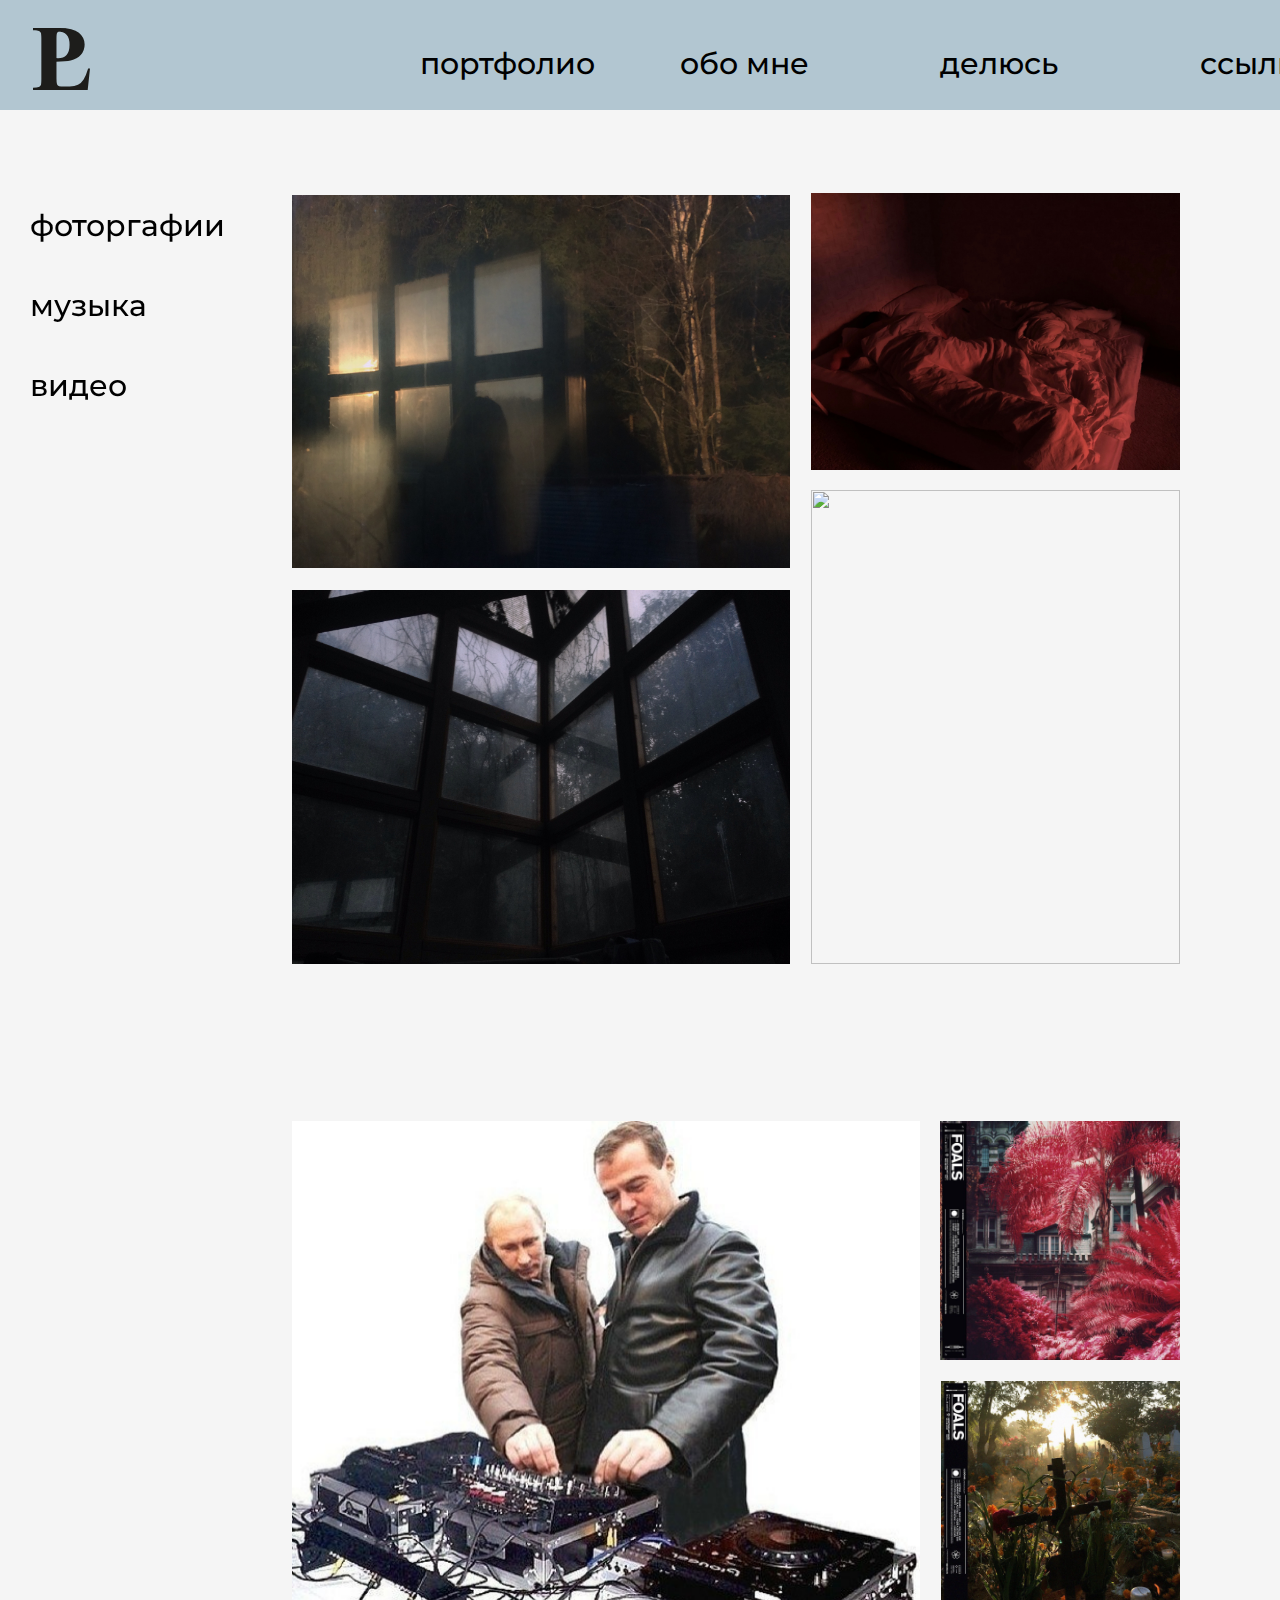
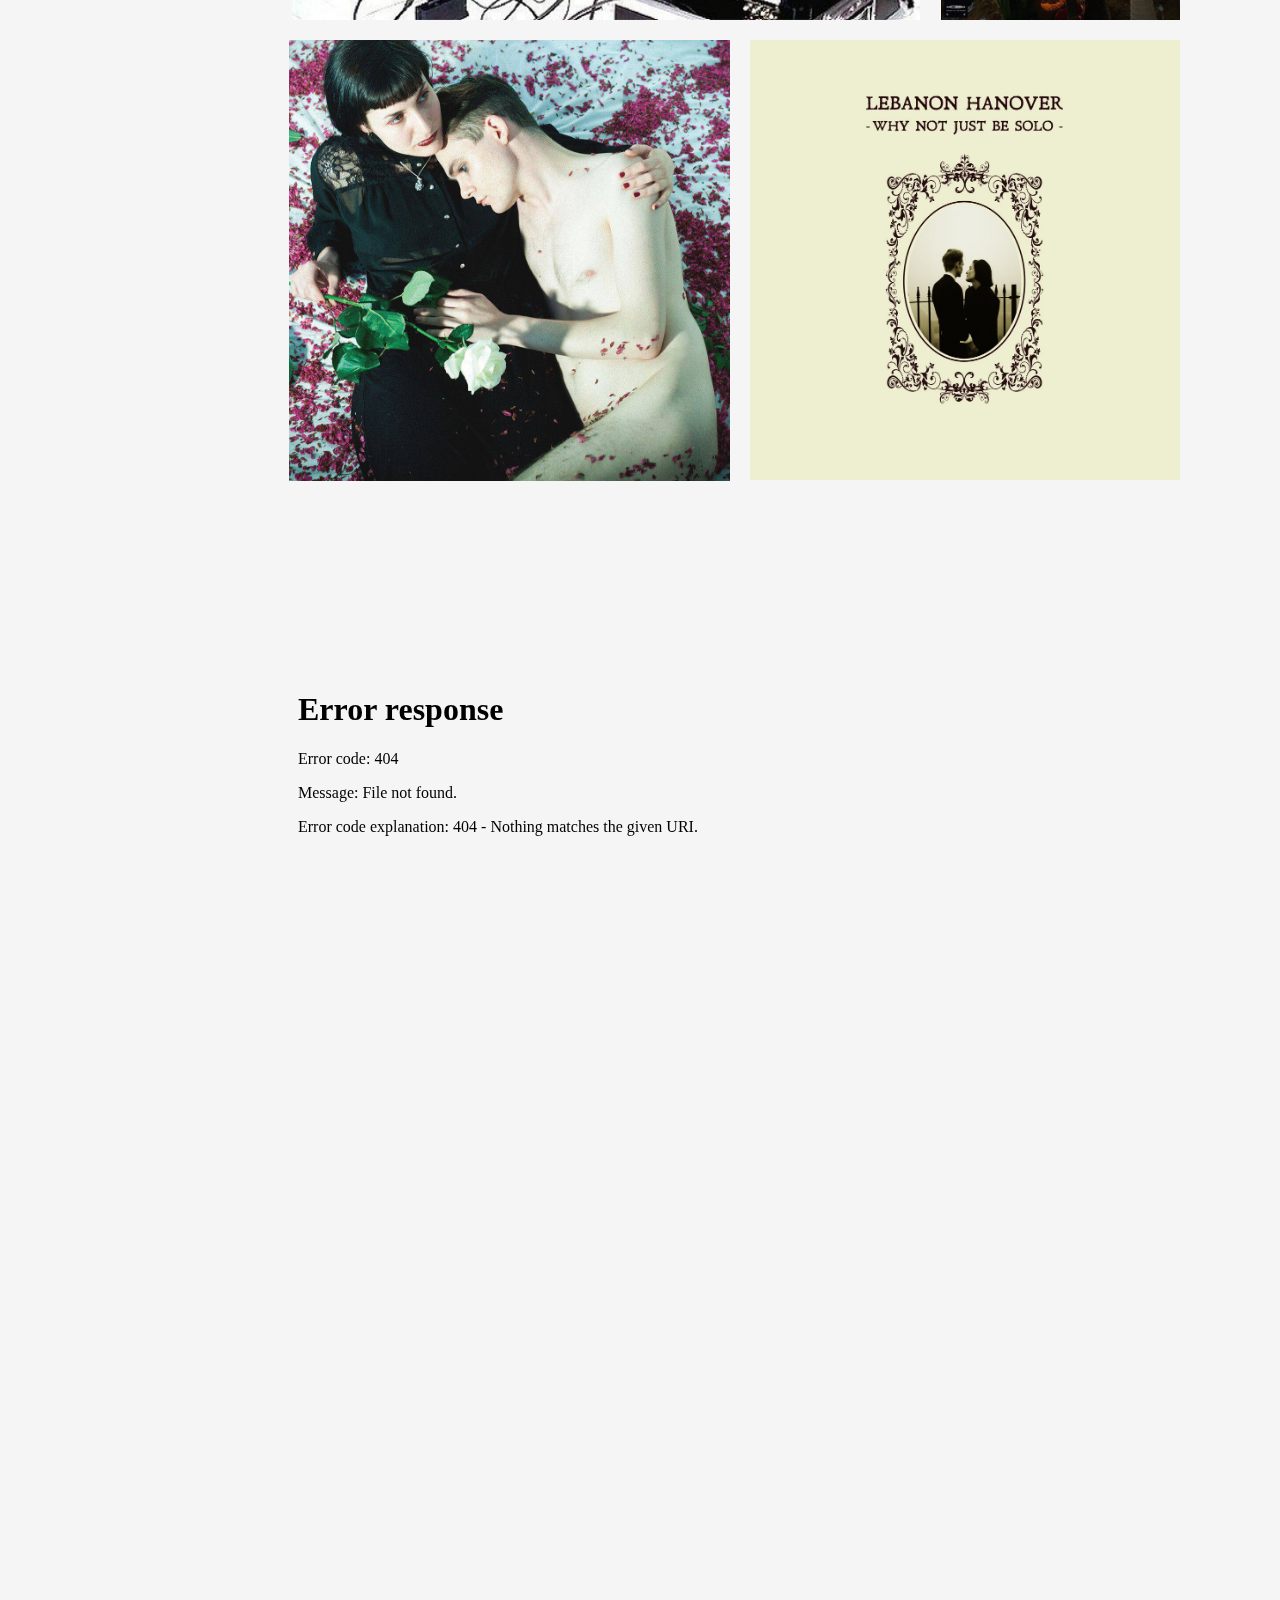
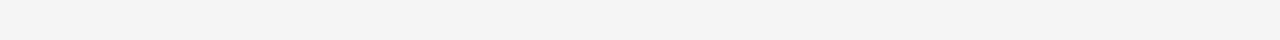
==== share.html @ 4d54fed3 "Add files via upload" ====
<html>

<head>
    <title>
        делюсь
    </title>
    <link href="styles.css" rel="stylesheet">
    <link href="https://fonts.googleapis.com/css2?family=Montserrat:wght@500&display=swap" rel="stylesheet">
</head>

<body>
    <style>
        body {
            background-color: whitesmoke;
            height: 3000px;
        }

        .menu-left {
            position: fixed;
            width: 440px;
            height: 50px;
            left: 30px;
            top: 200px;

            font-family: Montserrat;
            font-style: normal;
            font-weight: 500;
            font-size: 30px;
            line-height: 37px;
            display: flex;
            align-items: center;
        }

        .pic1 {

            position: absolute;
            width: 498px;
            height: 374px;
            left: 292px;
            top: 590px;
        }

        .pic2 {
            position: absolute;
            width: 498px;
            height: 373px;
            left: 292px;
            top: 195px;
        }

        .pic3 {
            position: absolute;
            width: 369px;
            height: 277px;
            left: 811px;
            top: 193px;
        }

        .pic4 {
            position: absolute;
            width: 369px;
            height: 474px;
            left: 811px;
            top: 490px;
        }

        .pic5 {
            position: absolute;
            width: 628px;
            height: 499px;
            left: 292px;
            top: 1121px;
        }

        .pic6 {
            position: absolute;
            width: 240px;
            height: 239px;
            left: 940px;
            top: 1121px;
        }

        .pic7 {
            position: absolute;
            width: 239px;
            height: 239px;
            left: 941px;
            top: 1381px;

        }

        .pic8 {
            position: absolute;
            width: 441px;
            height: 441px;
            left: 289px;
            top: 1640px;
        }

        .pic9 {
            position: absolute;
            width: 430px;
            height: 440px;
            left: 750px;
            top: 1640px;

        }

        .video1 {
            position: absolute;
            width: 890px;
            height: 470px;
            left: 290px;
            top: 2270px;
        }

        .video2 {
            position: absolute;
            width: 890px;
            height: 470px;
            left: 290px;
            top: 2770px;
        }

        a:hover {
            opacity: 80%;
        }
    </style>
    <div class="menu">
        <div class="logo"><a href="index.html"><img src=imgs/loginovap.svg></a></div>
        <div class="menu-buttons" style="left: 420px"><a href="portfolio.html">портфолио</a> </div>
        <div class="menu-buttons" style="left: 680px;"> <a href="abme.html">обо мне</a> </div>
        <div class="menu-buttons" style="left: 940px;"><a href="share.html">делюсь</a> </div>
        <div class="menu-buttons" style="left: 1200px;"> ссылки </div>
    </div>
    <div class="menu-left"><a href="#photo">фоторгафии</a></div>
    <div class="menu-left" style="top: 280px;"><a href="#music">музыка</a></div>
    <div class="menu-left" style="top: 360px;"><a href="#video">видео</a></div>
    <a id="photo"><img class="pic1" src="imgs/p12.JPG"></a>
    <img class="pic1" src="imgs/p12.JPG">
    <img class="pic2" src="imgs/p13.JPG">
    <img class="pic3" src="imgs/p14.JPG">
    <img class="pic4" src="imgs/p15.JPG">
    <a href="https://music.apple.com/ru/playlist/%D0%B3%D1%83%D0%B4-%D0%BC%D1%83%D0%B4/pl.u-vxy693XCzy31mRx?l=en">
        <img id="music" class="pic5" src="imgs/p16.jpg"></a>
    <a href="https://music.apple.com/ru/album/everything-not-saved-will-be-lost-part-1/1449154453?l=en">
        <img class="pic6" src="imgs/p18.jpg"></a>
    <a href="https://music.apple.com/ru/album/everything-not-saved-will-be-lost-part-2/1474078530?l=en">
        <img class="pic7" src="imgs/p17.jpeg"></a>
    <a href="https://music.apple.com/ru/album/tomb-for-two/792078902?l=en">
        <img class="pic8" src="imgs/p19.jpg"></a>
    <a href="https://music.apple.com/ru/album/why-not-just-be-solo/792073884?l=en">
        <img class="pic9" src="imgs/p20.jpg"></a>
        <iframe id="video" class="video1" src="vk.com/video_ext.php?oid=124492398&id=456239056&hash=5a819f4b3443c608&hd=1" width="890" height="470" frameborder="0" allowfullscreen></iframe>
        <iframe class="video2" src="//vk.com/video_ext.php?oid=124492398&id=456239056&hash=5a819f4b3443c608&hd=1" width="890" height="470" frameborder="0" allowfullscreen></iframe>
</body>
        </html>
---- styles.css ----
.menu {
    position: absolute;
    width: 100%;
    height: 110px;
    top: 0px;
    left: 0px;
    background: #B2C6D1;
}

.menu-buttons {
    position: absolute;
    width: 240px;
    height: 70px;
    top: 28px;
    font-family: Montserrat;
    font-style: normal;
    font-weight: 500;
    font-size: 30px;
    line-height: 37px;
    display: flex;
    align-items: center;
    text-align: center;
    color: #000000;
}



.logo {
    position: absolute;
    width: 57px;
    height: 63px;
    left: 33px;
    top: 28px;

}
:hover{
    border-style: solid;
    border-color: black;
   padding: 5px;
    
}
:link{
    text-decoration: none;
    color: black;
    
}
a:visited{
    color: black;
}
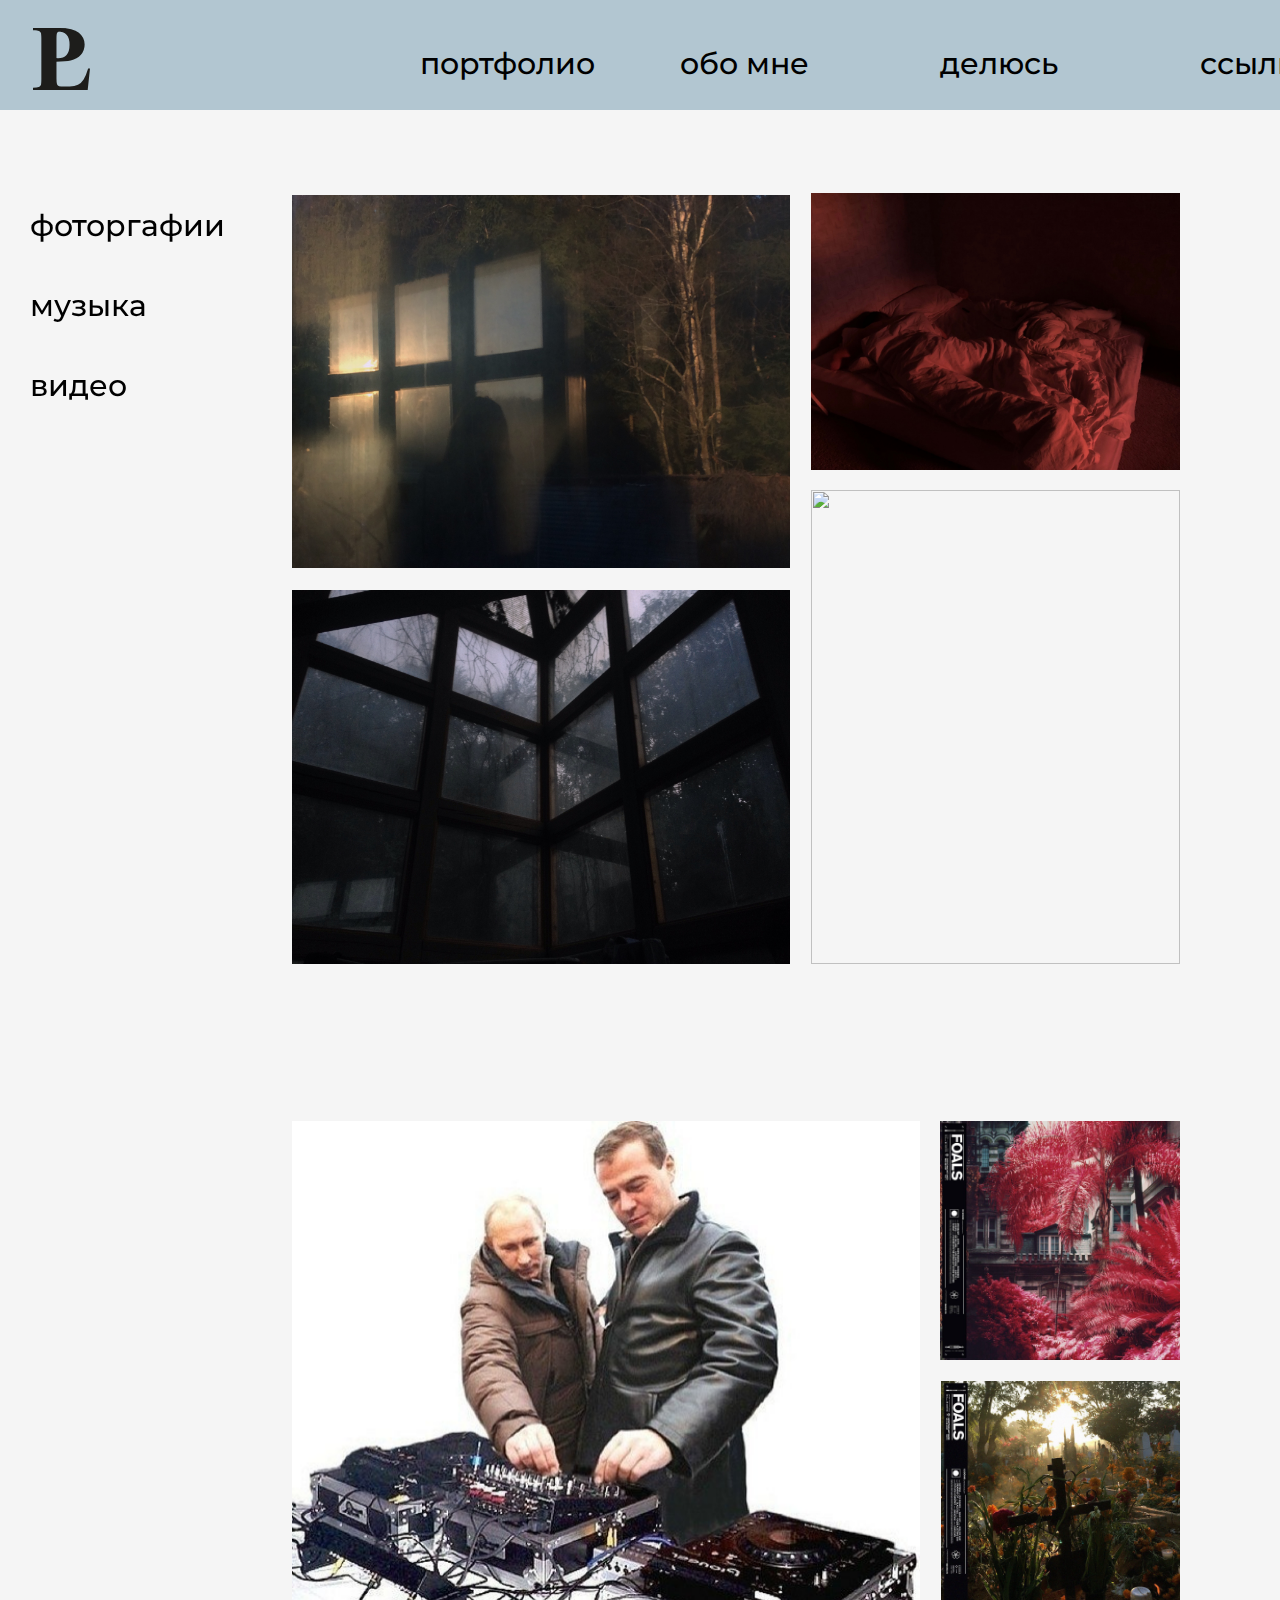
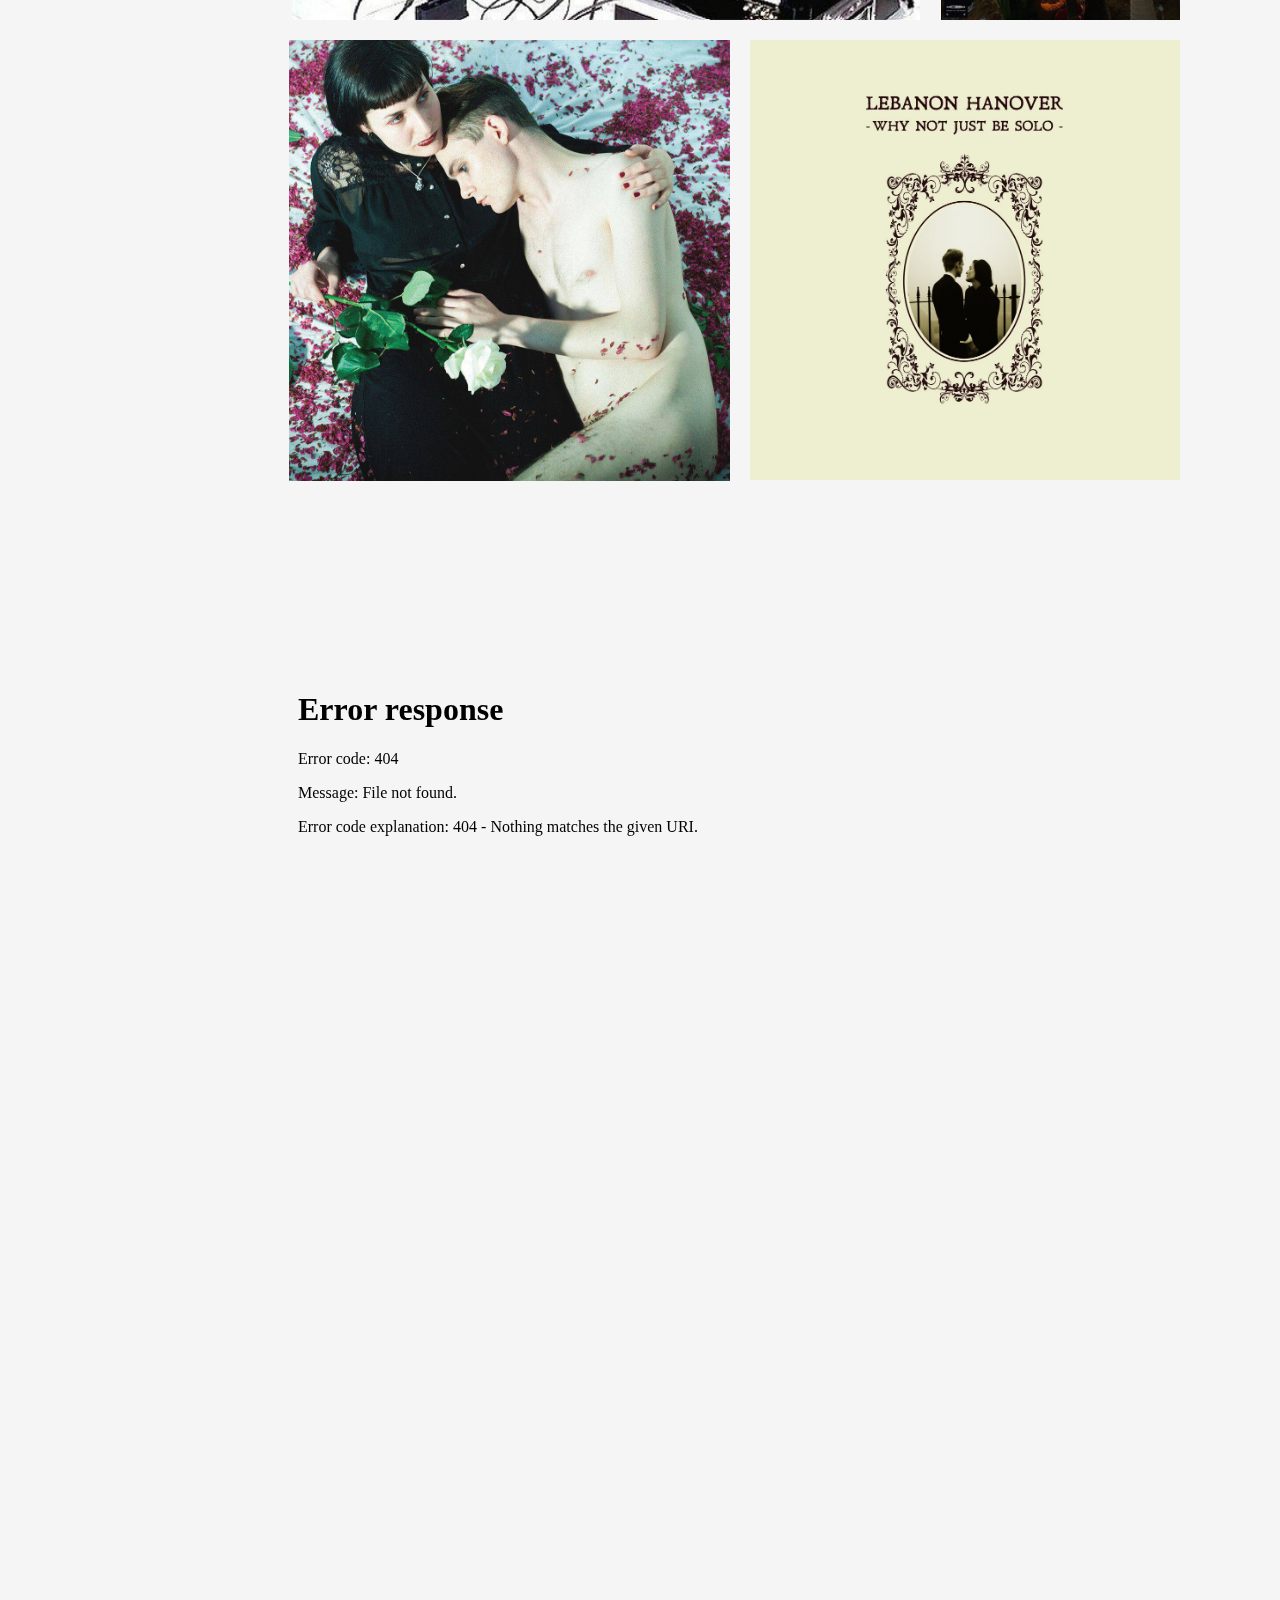
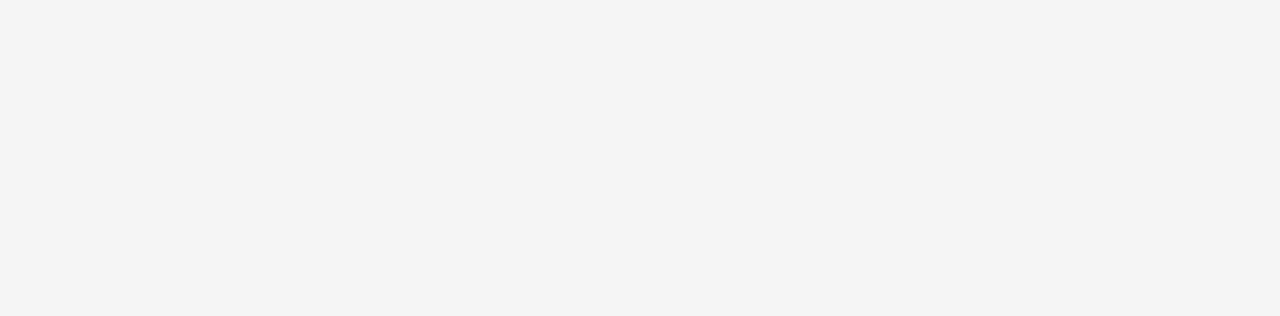
==== commit 1ba7a1a4: "Update share.html" ====
--- a/share.html
+++ b/share.html
@@ -12,7 +12,7 @@
     <style>
         body {
             background-color: whitesmoke;
-            height: 3000px;
+            height: 3500px;
         }
 
         .menu-left {
@@ -154,4 +154,4 @@
         <iframe id="video" class="video1" src="vk.com/video_ext.php?oid=124492398&id=456239056&hash=5a819f4b3443c608&hd=1" width="890" height="470" frameborder="0" allowfullscreen></iframe>
         <iframe class="video2" src="//vk.com/video_ext.php?oid=124492398&id=456239056&hash=5a819f4b3443c608&hd=1" width="890" height="470" frameborder="0" allowfullscreen></iframe>
 </body>
-        </html>+        </html>
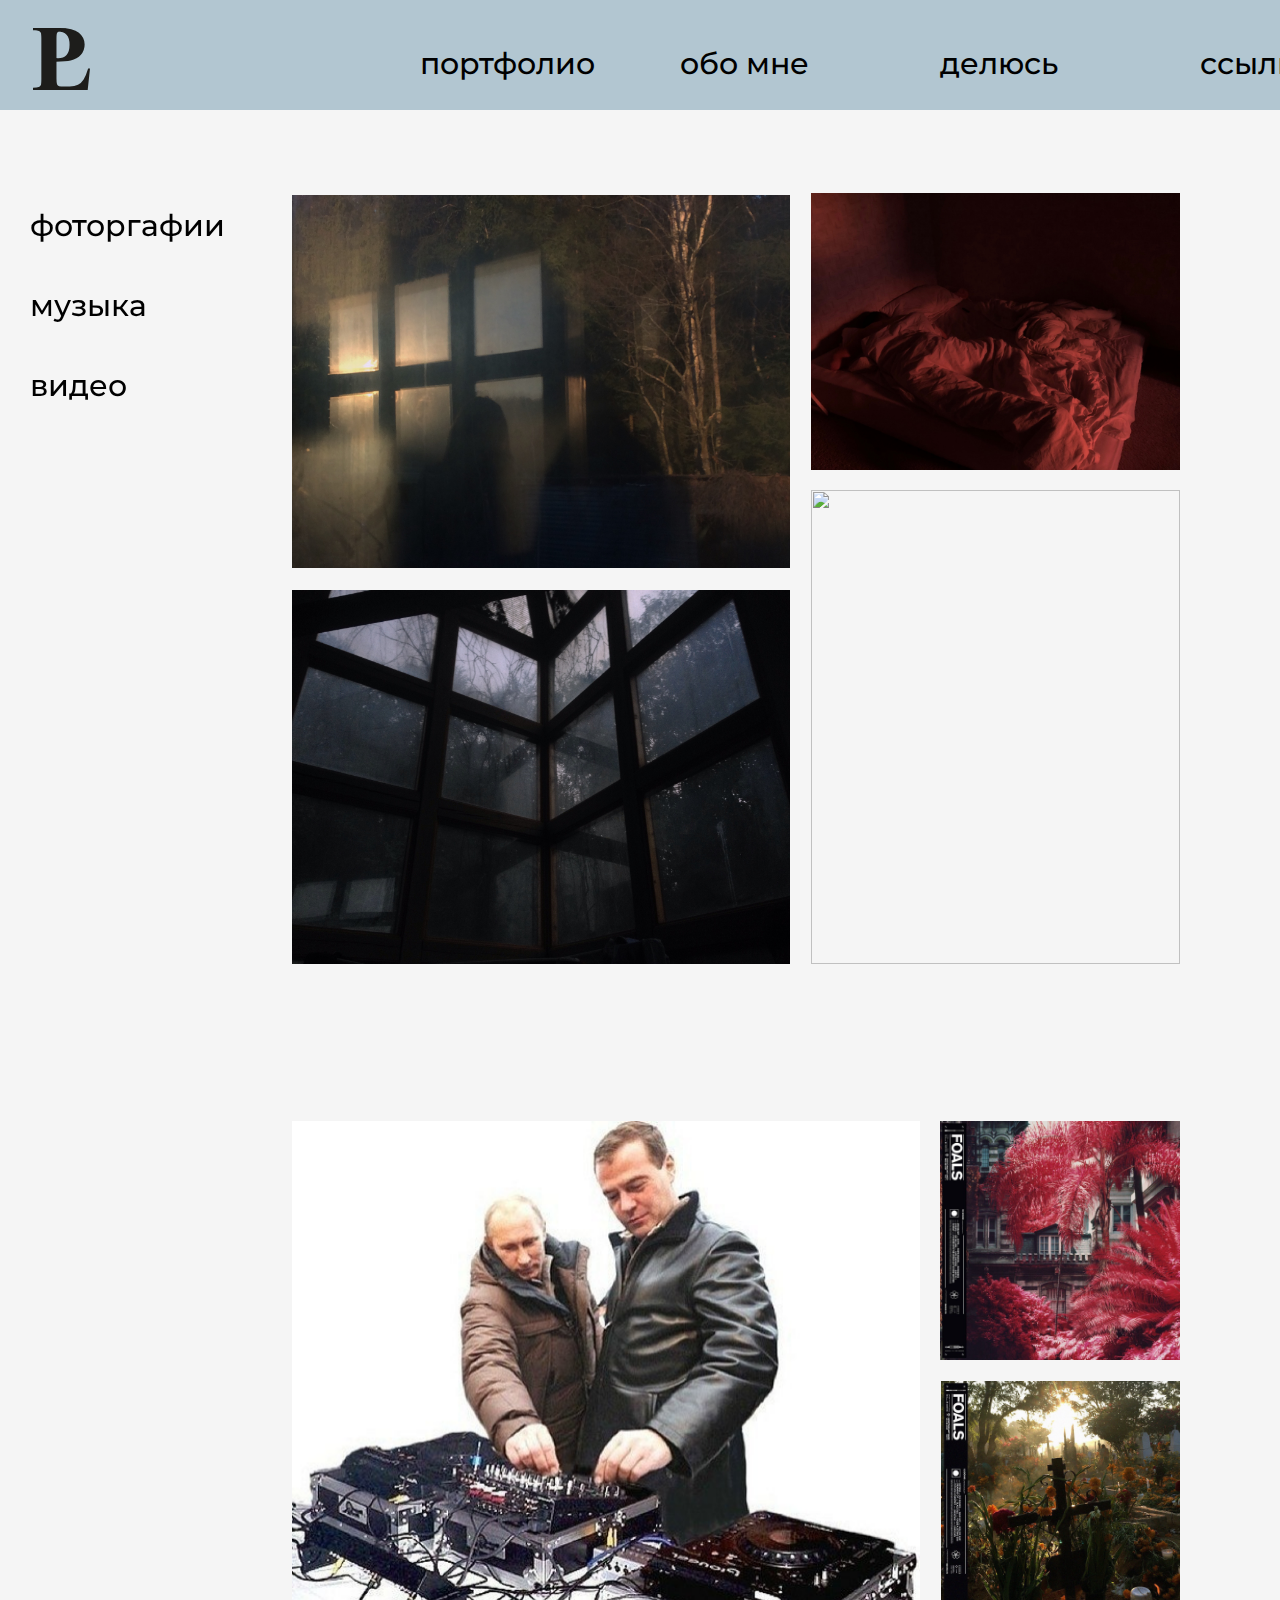
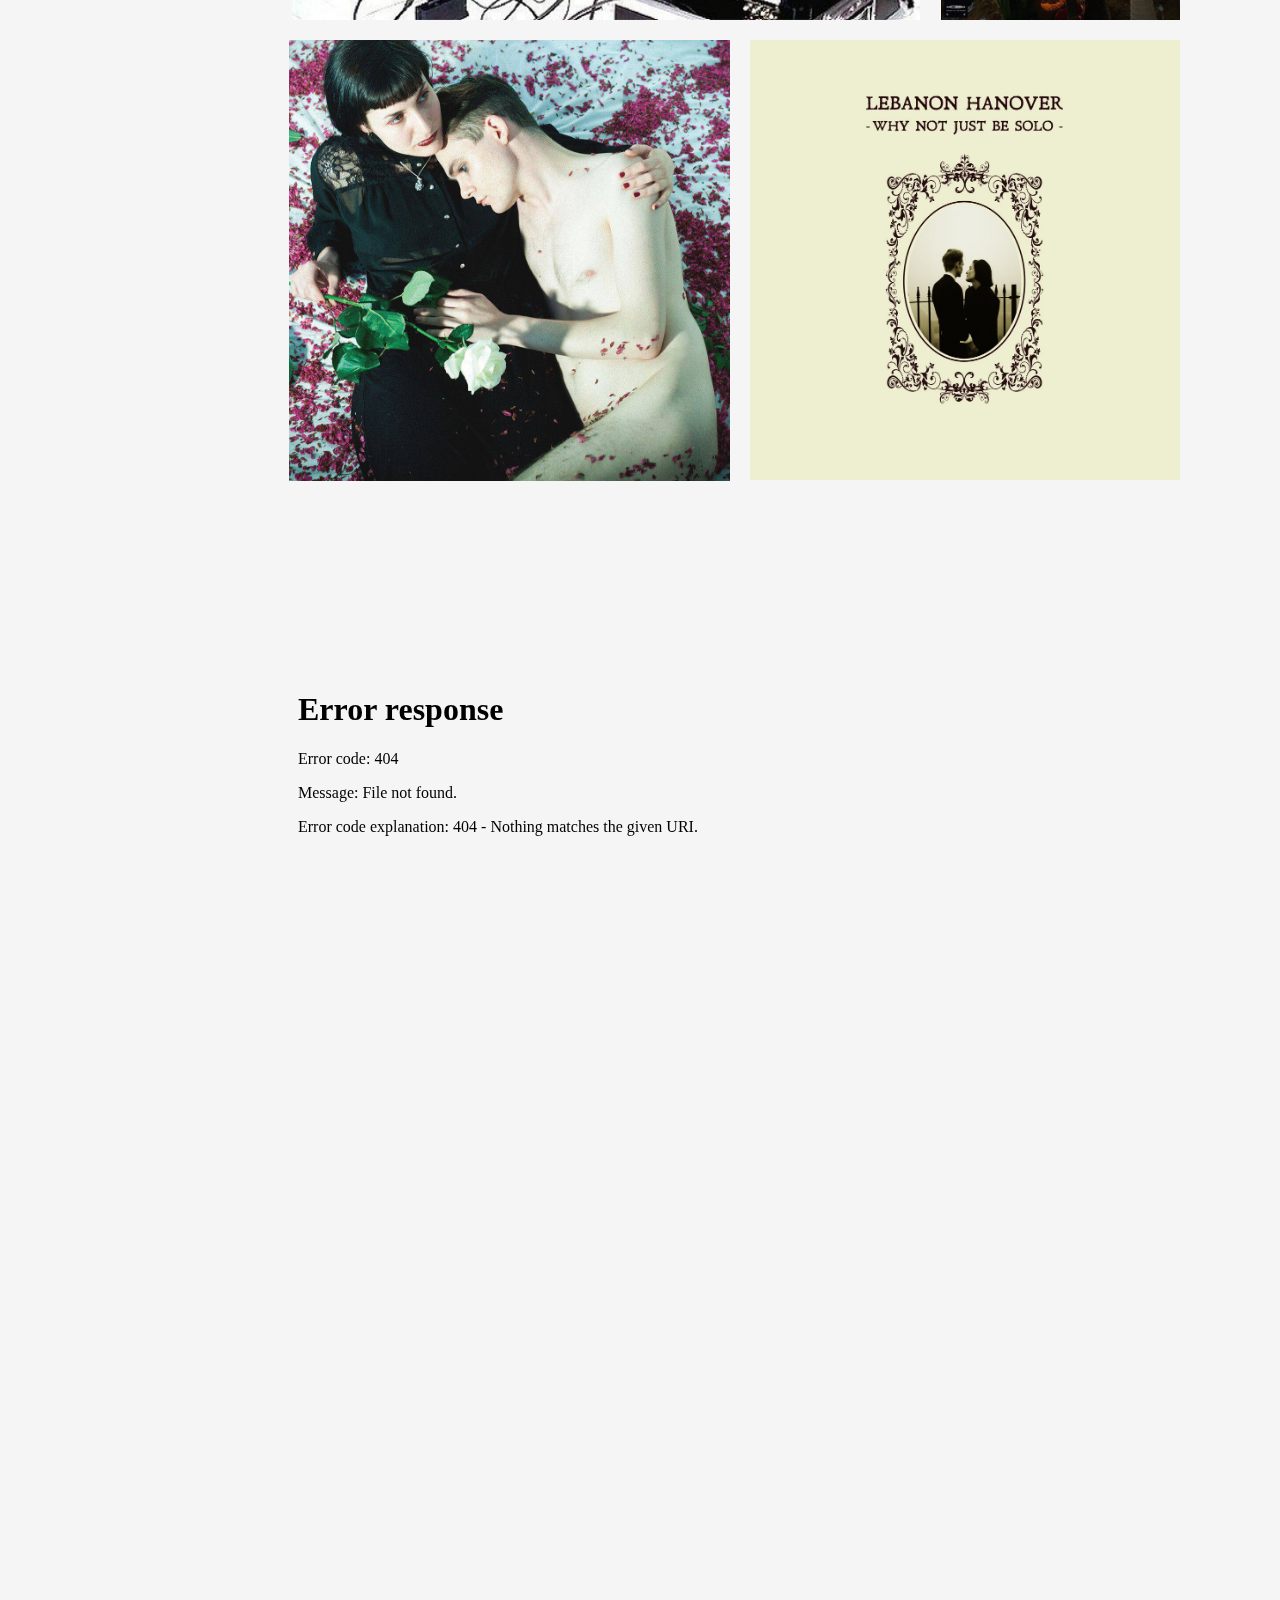
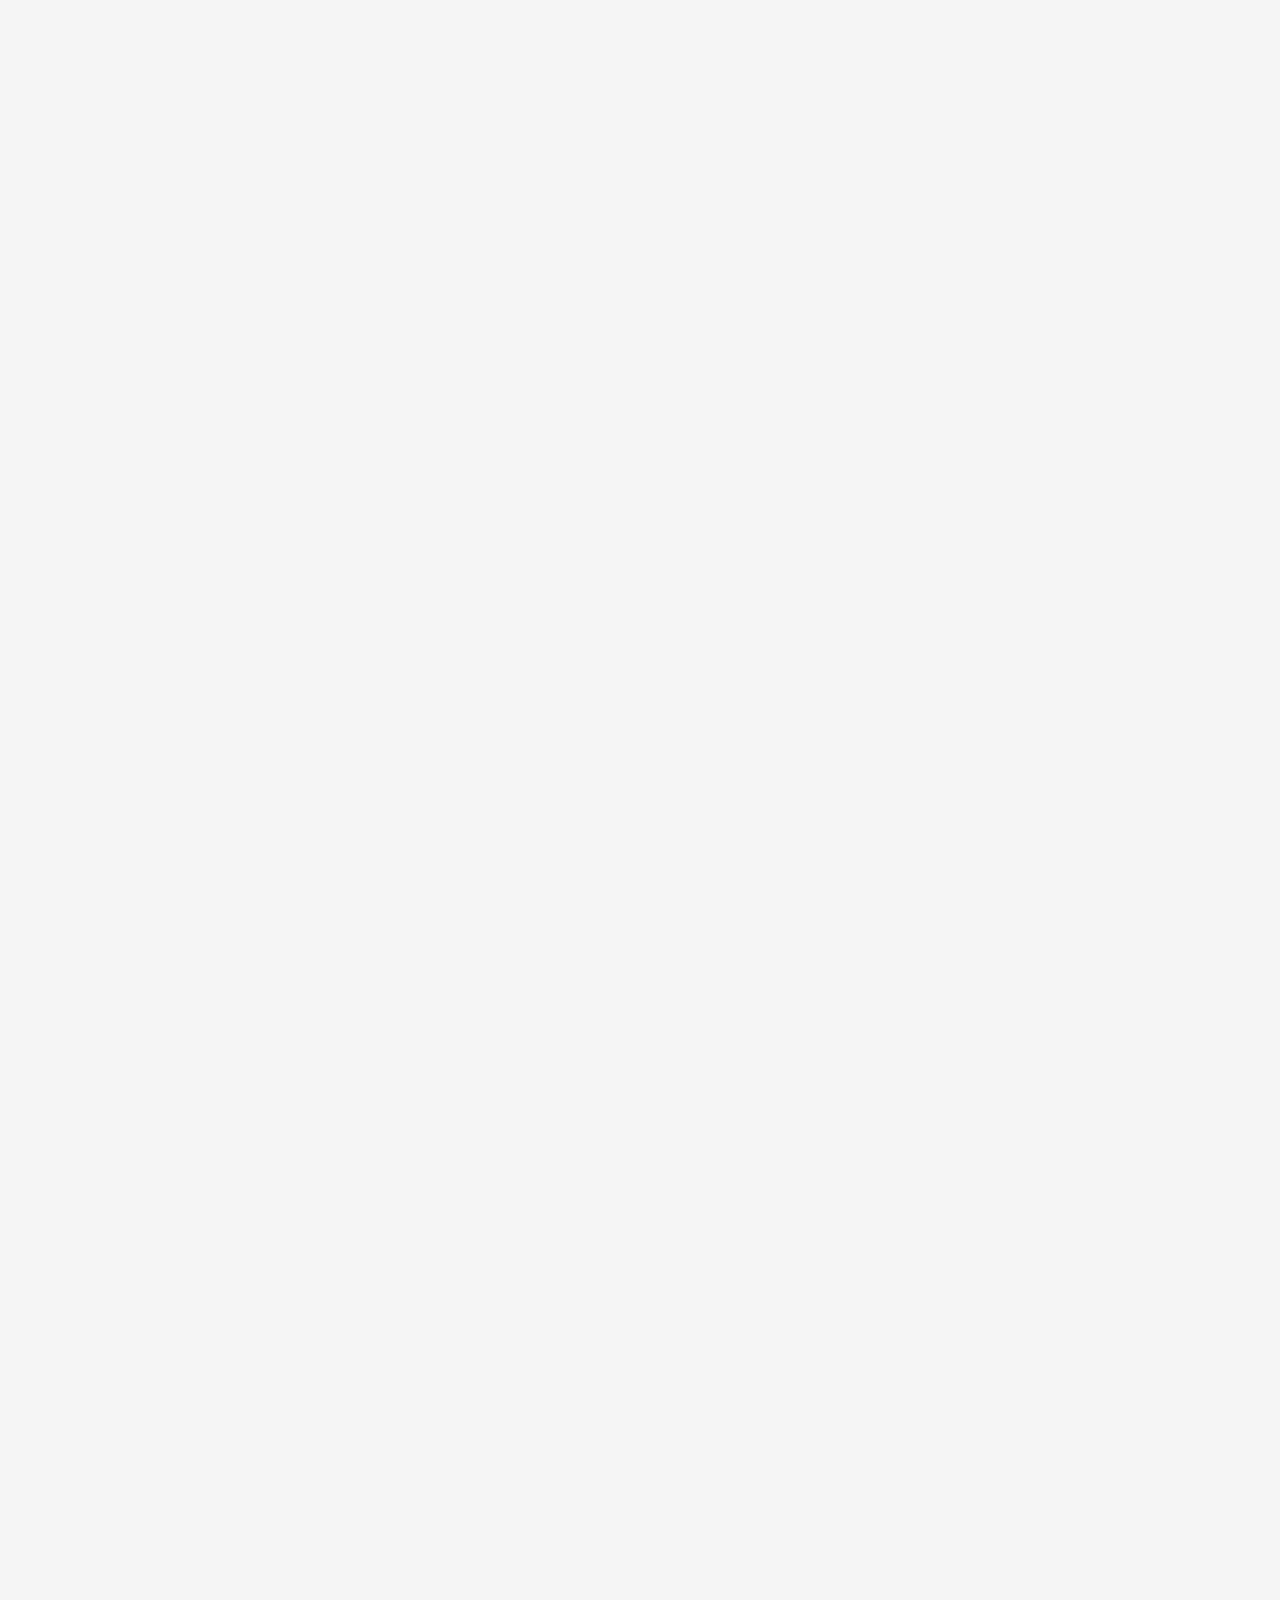
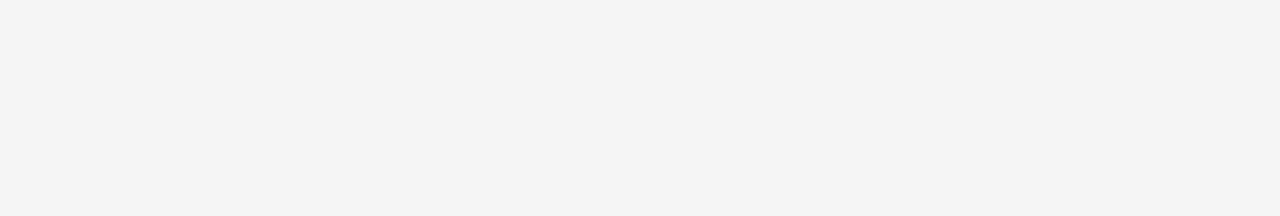
==== commit e59a9c0c: "Update share.html" ====
--- a/share.html
+++ b/share.html
@@ -12,7 +12,7 @@
     <style>
         body {
             background-color: whitesmoke;
-            height: 3500px;
+            height: 5000px;
         }
 
         .menu-left {
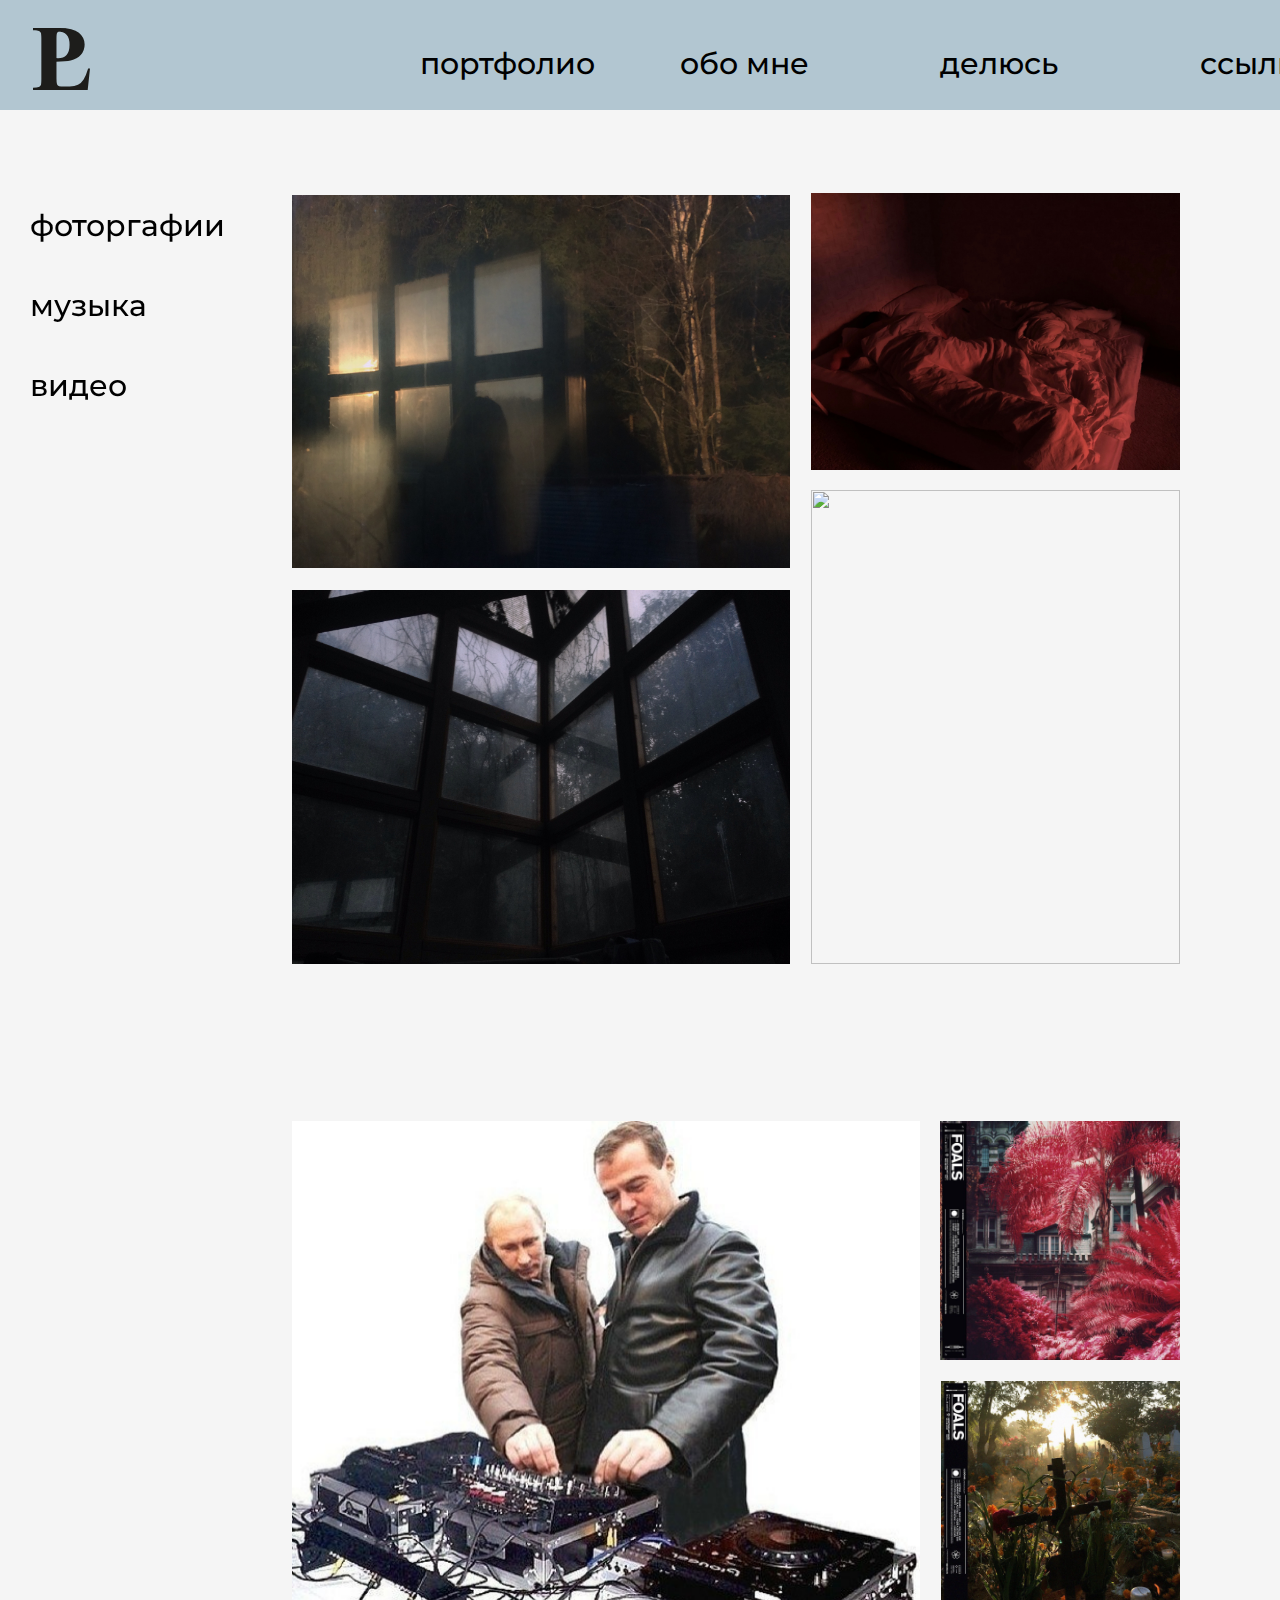
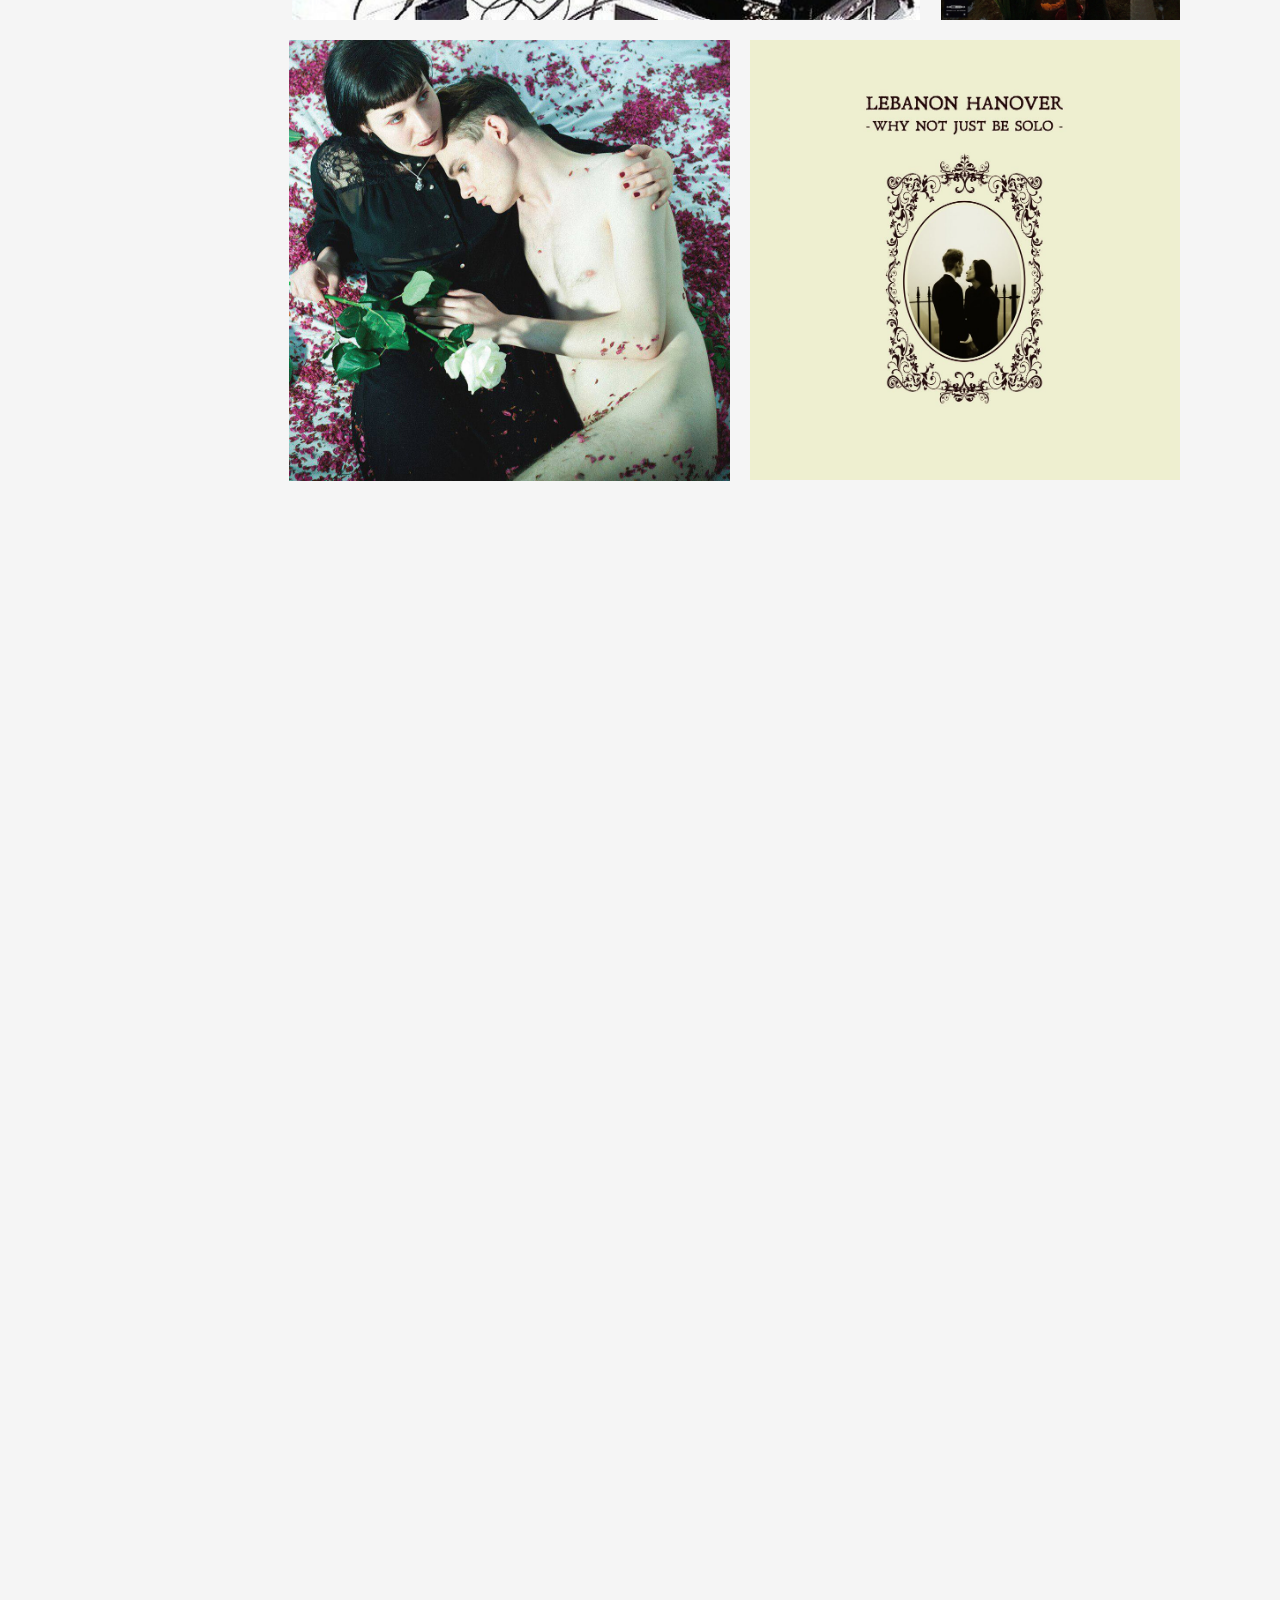
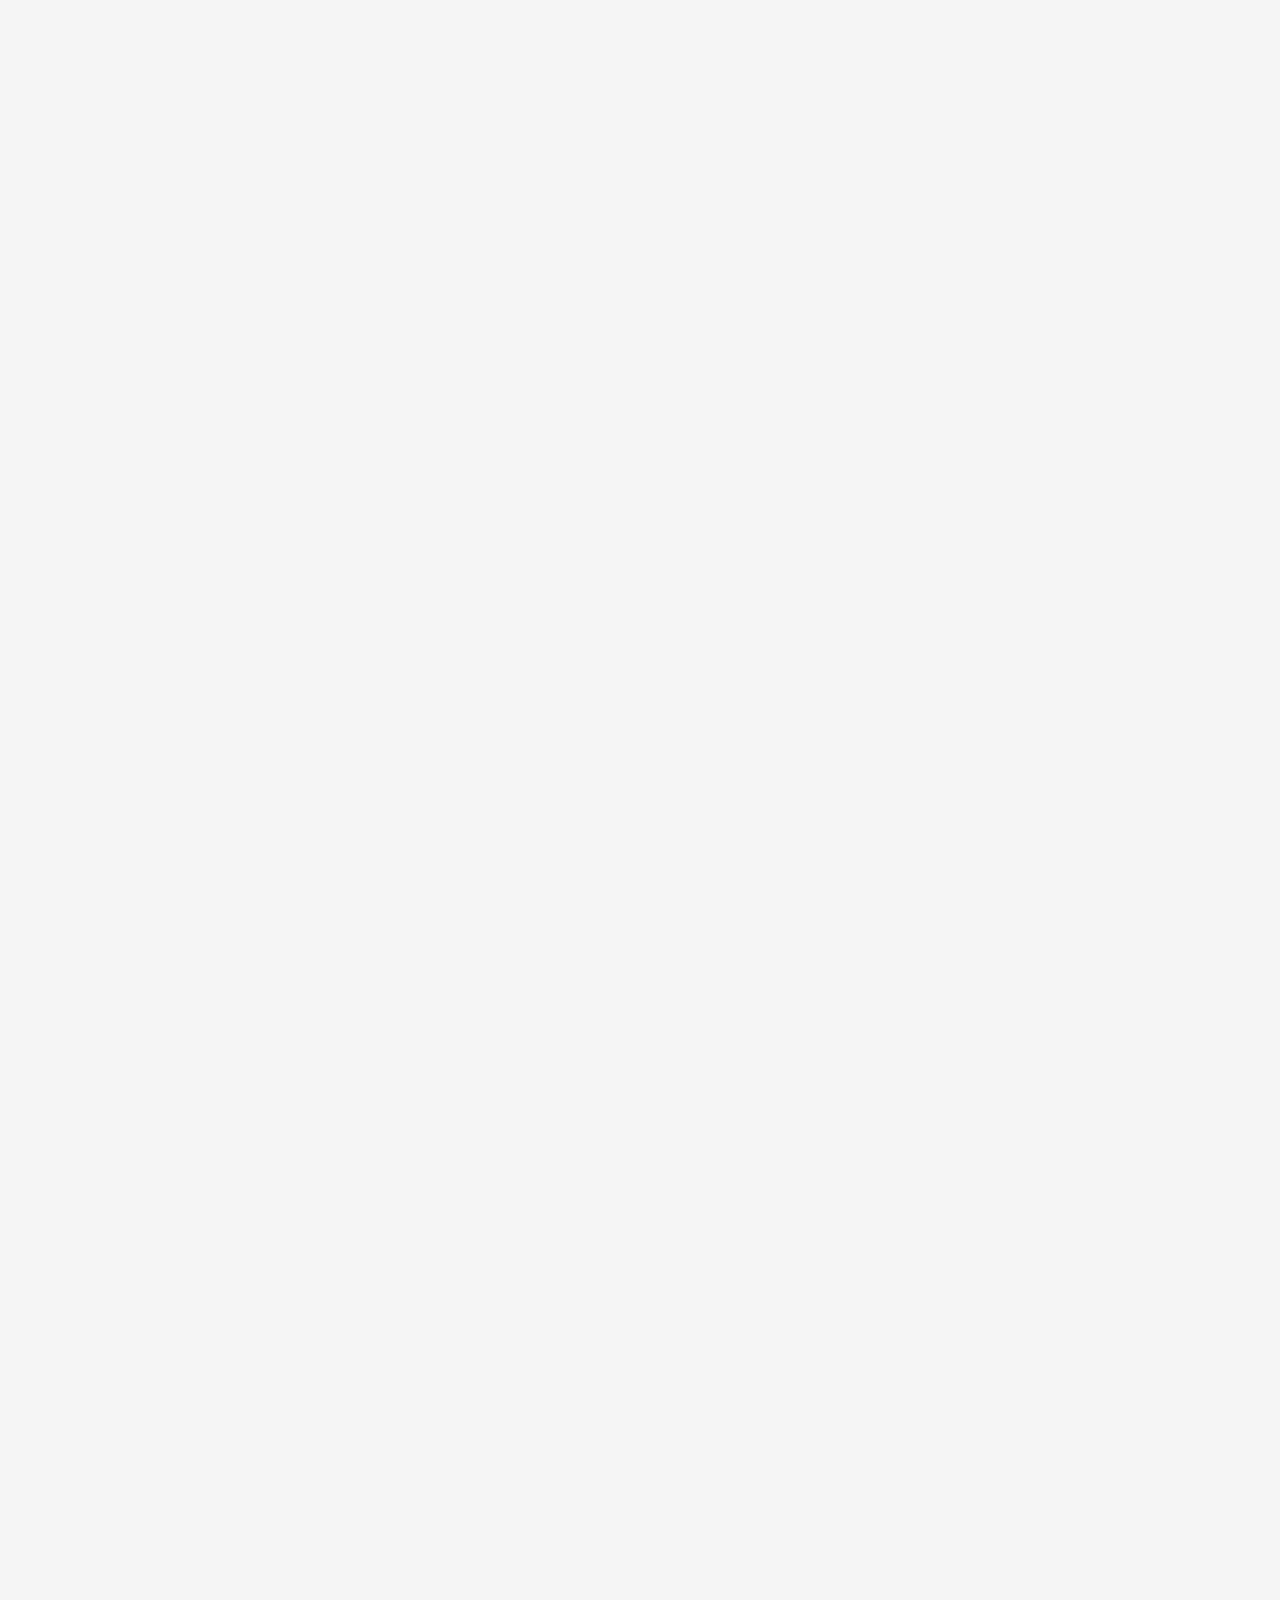
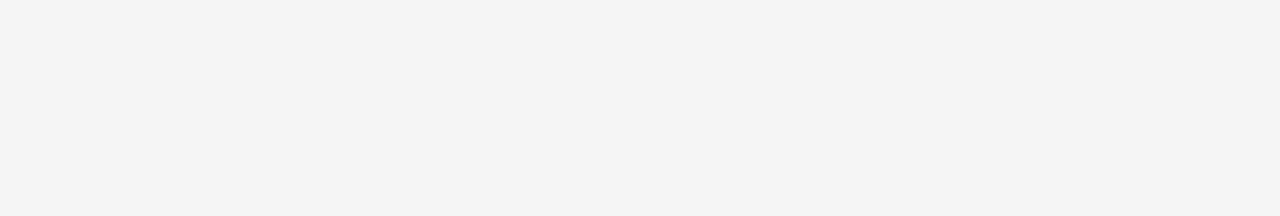
==== commit e5db0fcd: "Update share.html" ====
--- a/share.html
+++ b/share.html
@@ -151,7 +151,7 @@
         <img class="pic8" src="imgs/p19.jpg"></a>
     <a href="https://music.apple.com/ru/album/why-not-just-be-solo/792073884?l=en">
         <img class="pic9" src="imgs/p20.jpg"></a>
-        <iframe id="video" class="video1" src="vk.com/video_ext.php?oid=124492398&id=456239056&hash=5a819f4b3443c608&hd=1" width="890" height="470" frameborder="0" allowfullscreen></iframe>
+        <iframe id="video" class="video1" src="//vk.com/video_ext.php?oid=124492398&id=456239056&hash=5a819f4b3443c608&hd=1" width="890" height="470" frameborder="0" allowfullscreen></iframe>
         <iframe class="video2" src="//vk.com/video_ext.php?oid=124492398&id=456239056&hash=5a819f4b3443c608&hd=1" width="890" height="470" frameborder="0" allowfullscreen></iframe>
 </body>
         </html>
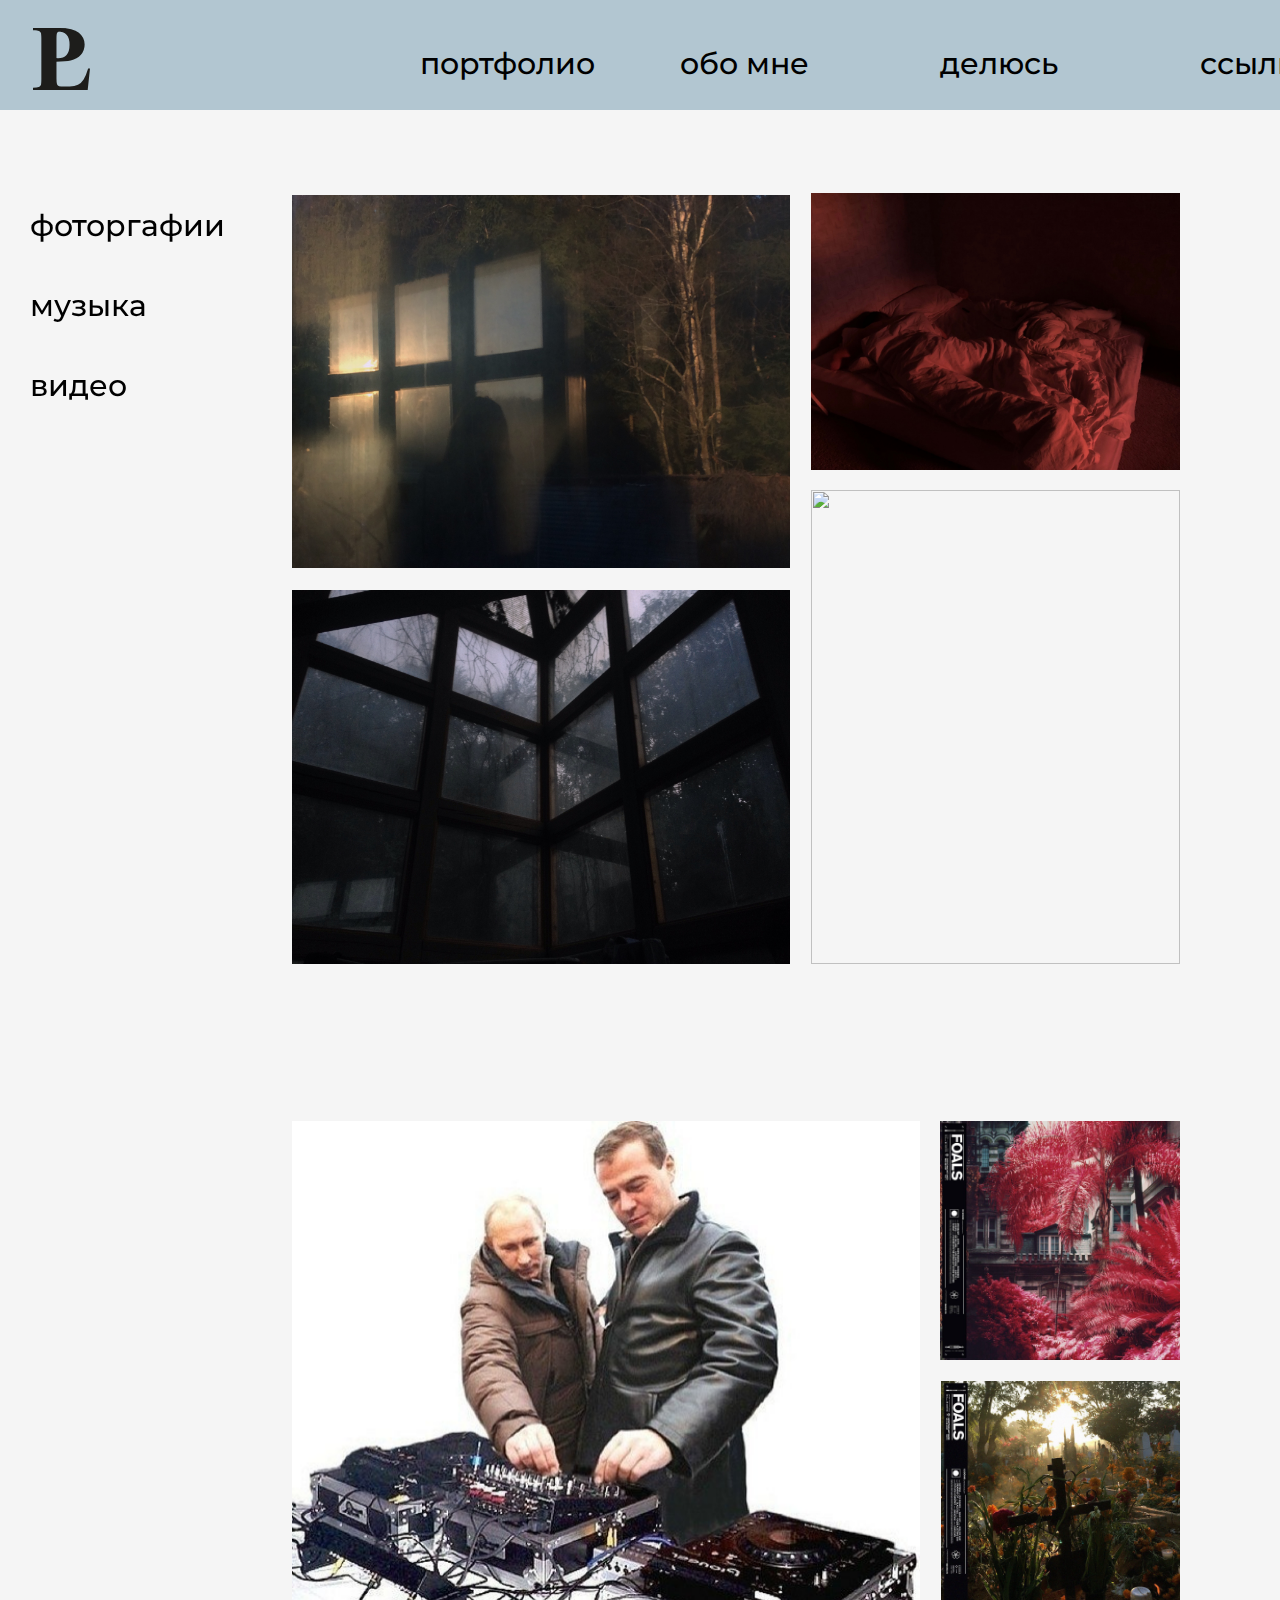
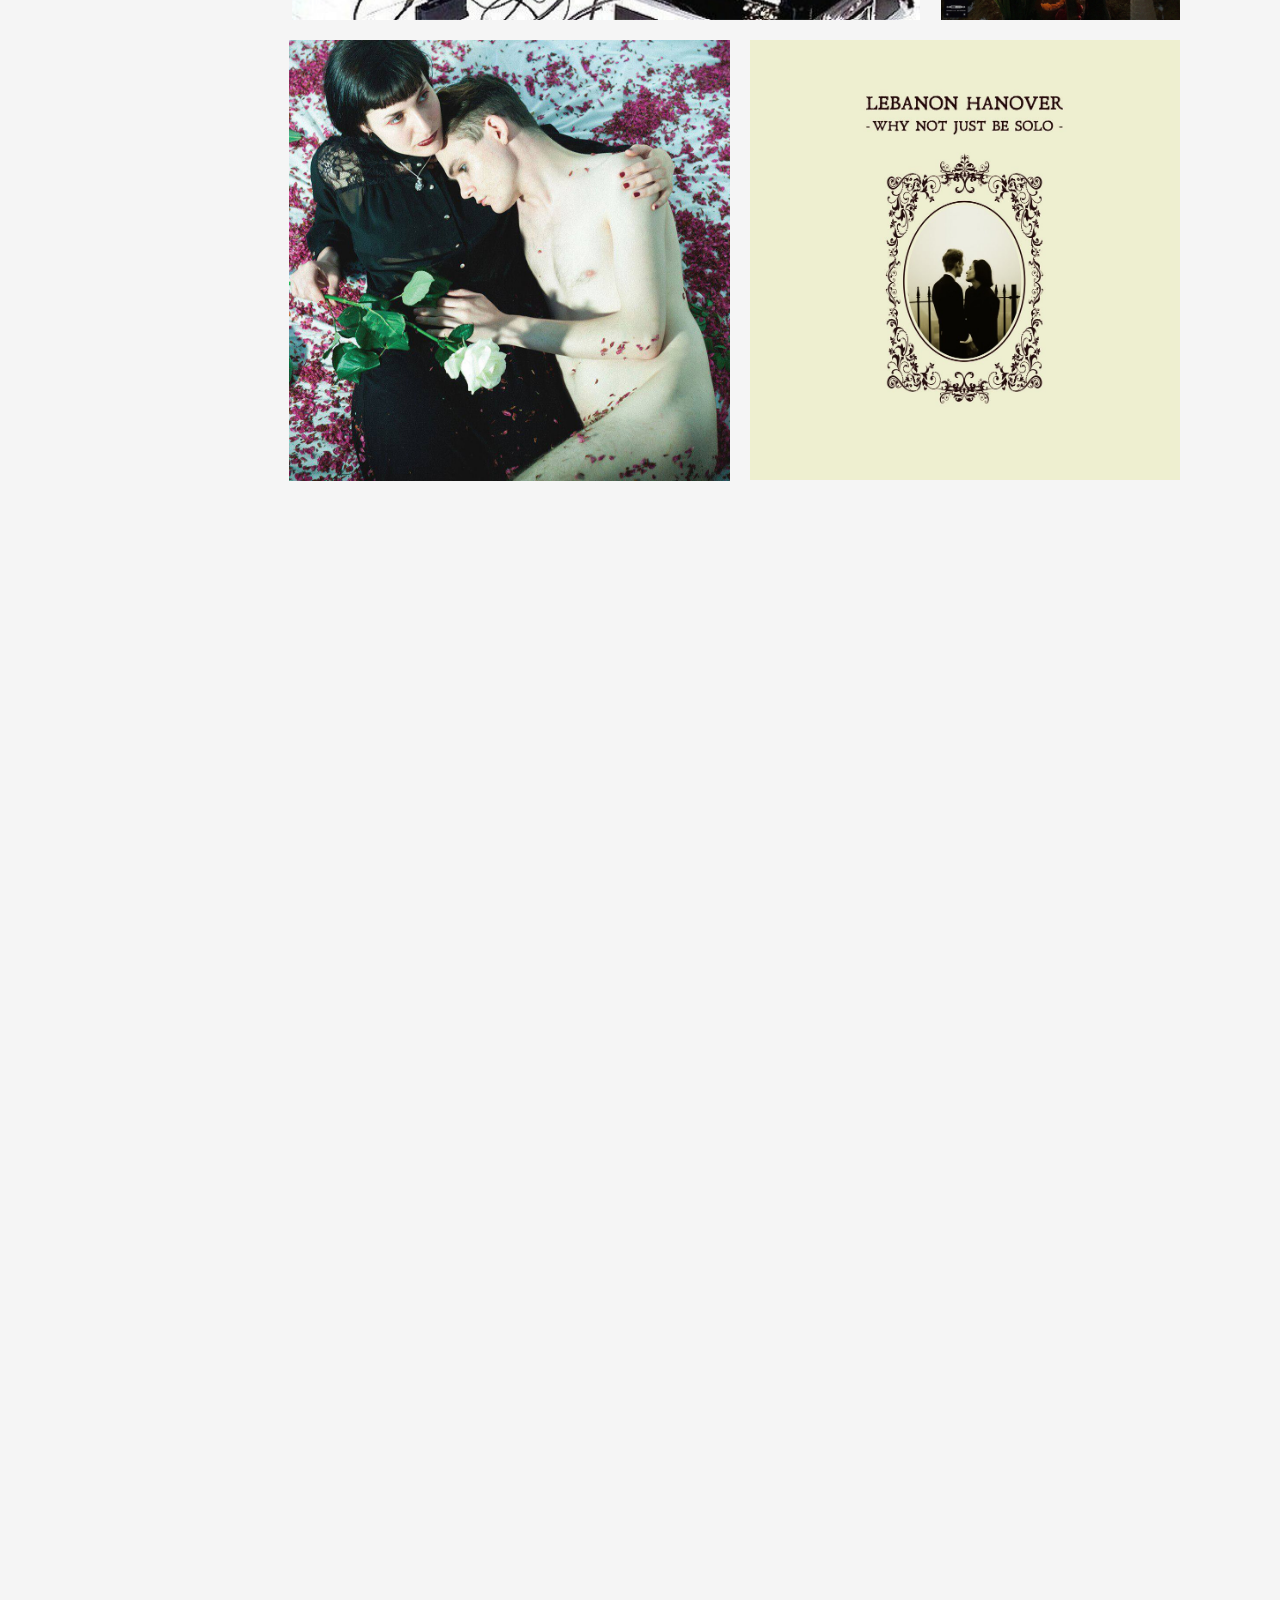
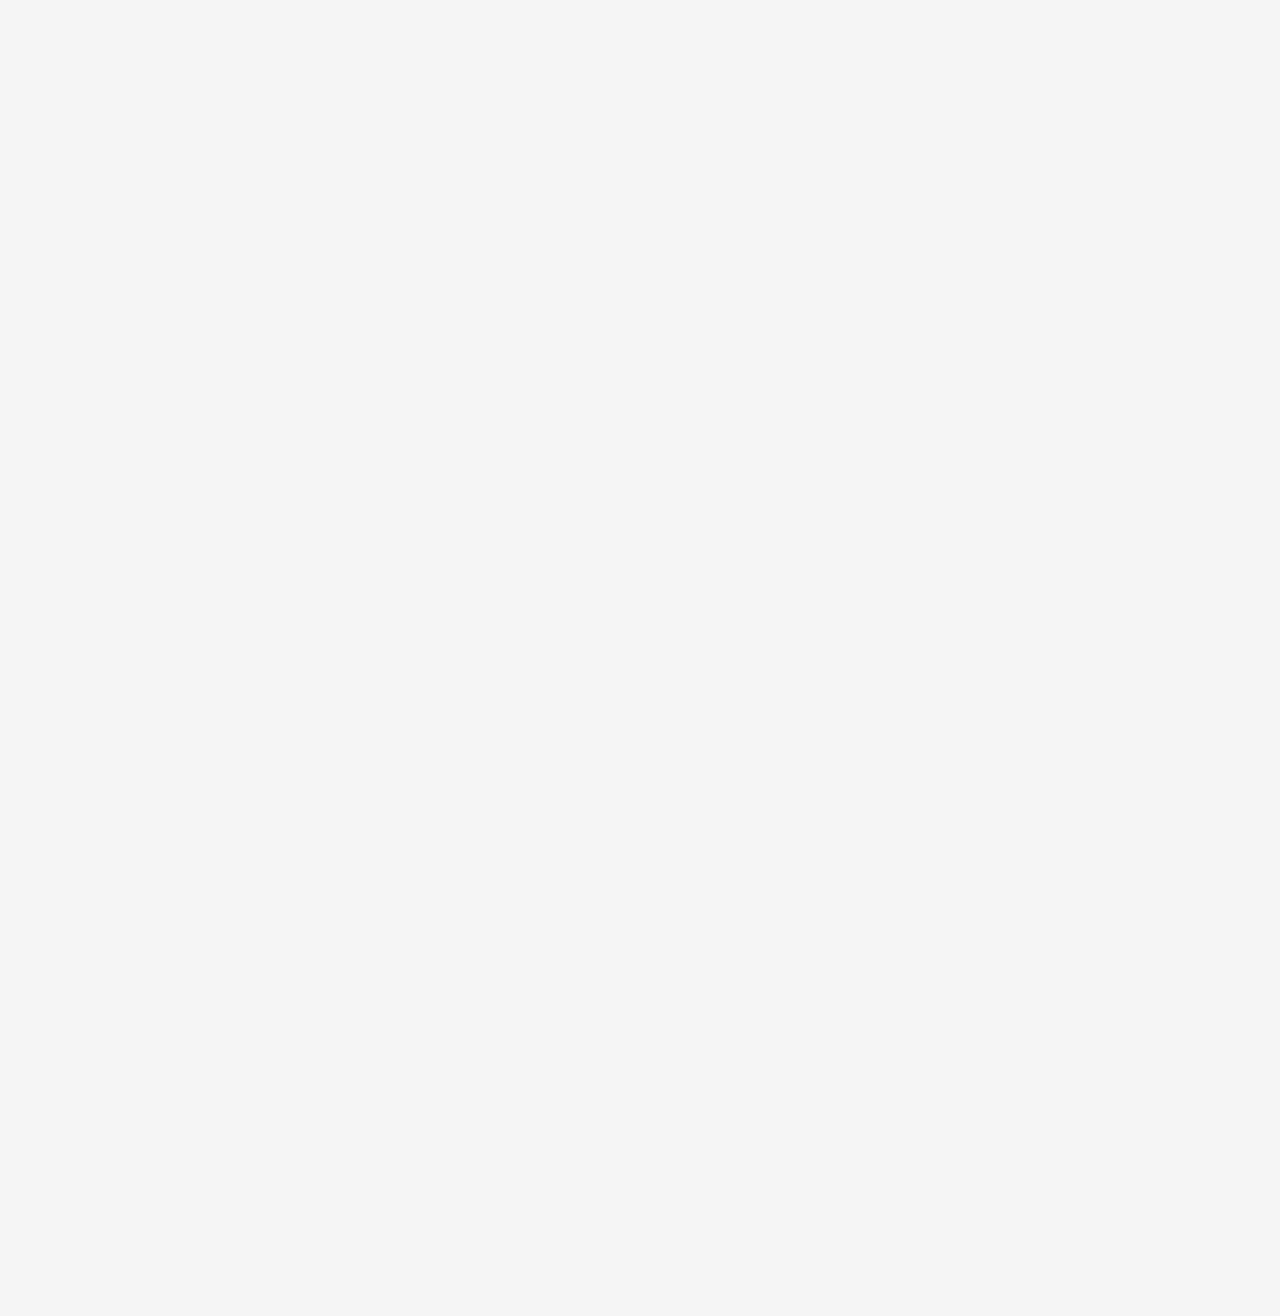
==== commit ec6ba30c: "Update share.html" ====
--- a/share.html
+++ b/share.html
@@ -12,7 +12,7 @@
     <style>
         body {
             background-color: whitesmoke;
-            height: 5000px;
+            height: 4500px;
         }
 
         .menu-left {
@@ -151,7 +151,7 @@
         <img class="pic8" src="imgs/p19.jpg"></a>
     <a href="https://music.apple.com/ru/album/why-not-just-be-solo/792073884?l=en">
         <img class="pic9" src="imgs/p20.jpg"></a>
-        <iframe id="video" class="video1" src="//vk.com/video_ext.php?oid=124492398&id=456239056&hash=5a819f4b3443c608&hd=1" width="890" height="470" frameborder="0" allowfullscreen></iframe>
-        <iframe class="video2" src="//vk.com/video_ext.php?oid=124492398&id=456239056&hash=5a819f4b3443c608&hd=1" width="890" height="470" frameborder="0" allowfullscreen></iframe>
+        <iframe id="video" class="video1" src="//vk.com/video_ext.php?oid=124492398&id=456239056&hash=5a819f4b3443c608&hd=1" width="890" height="470" frameborder="0" allowfullscreen> </iframe>
+     
 </body>
         </html>
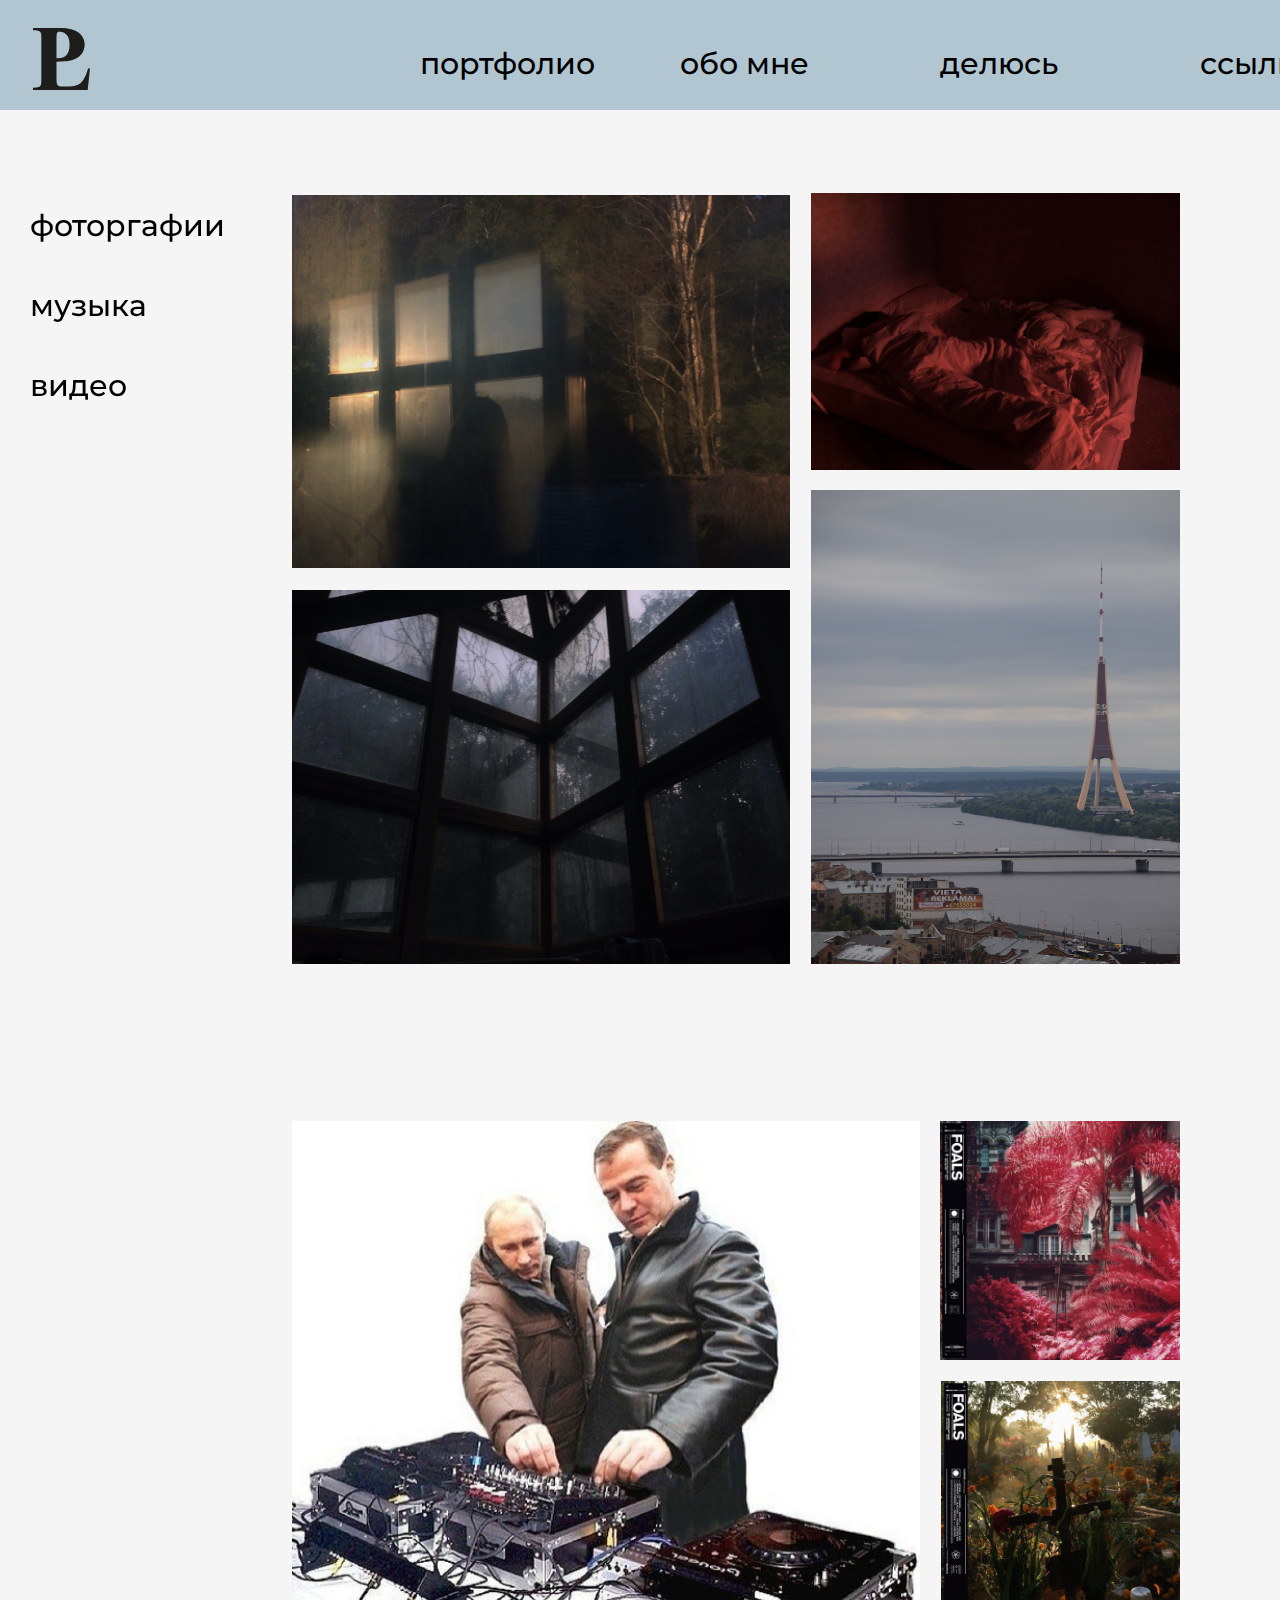
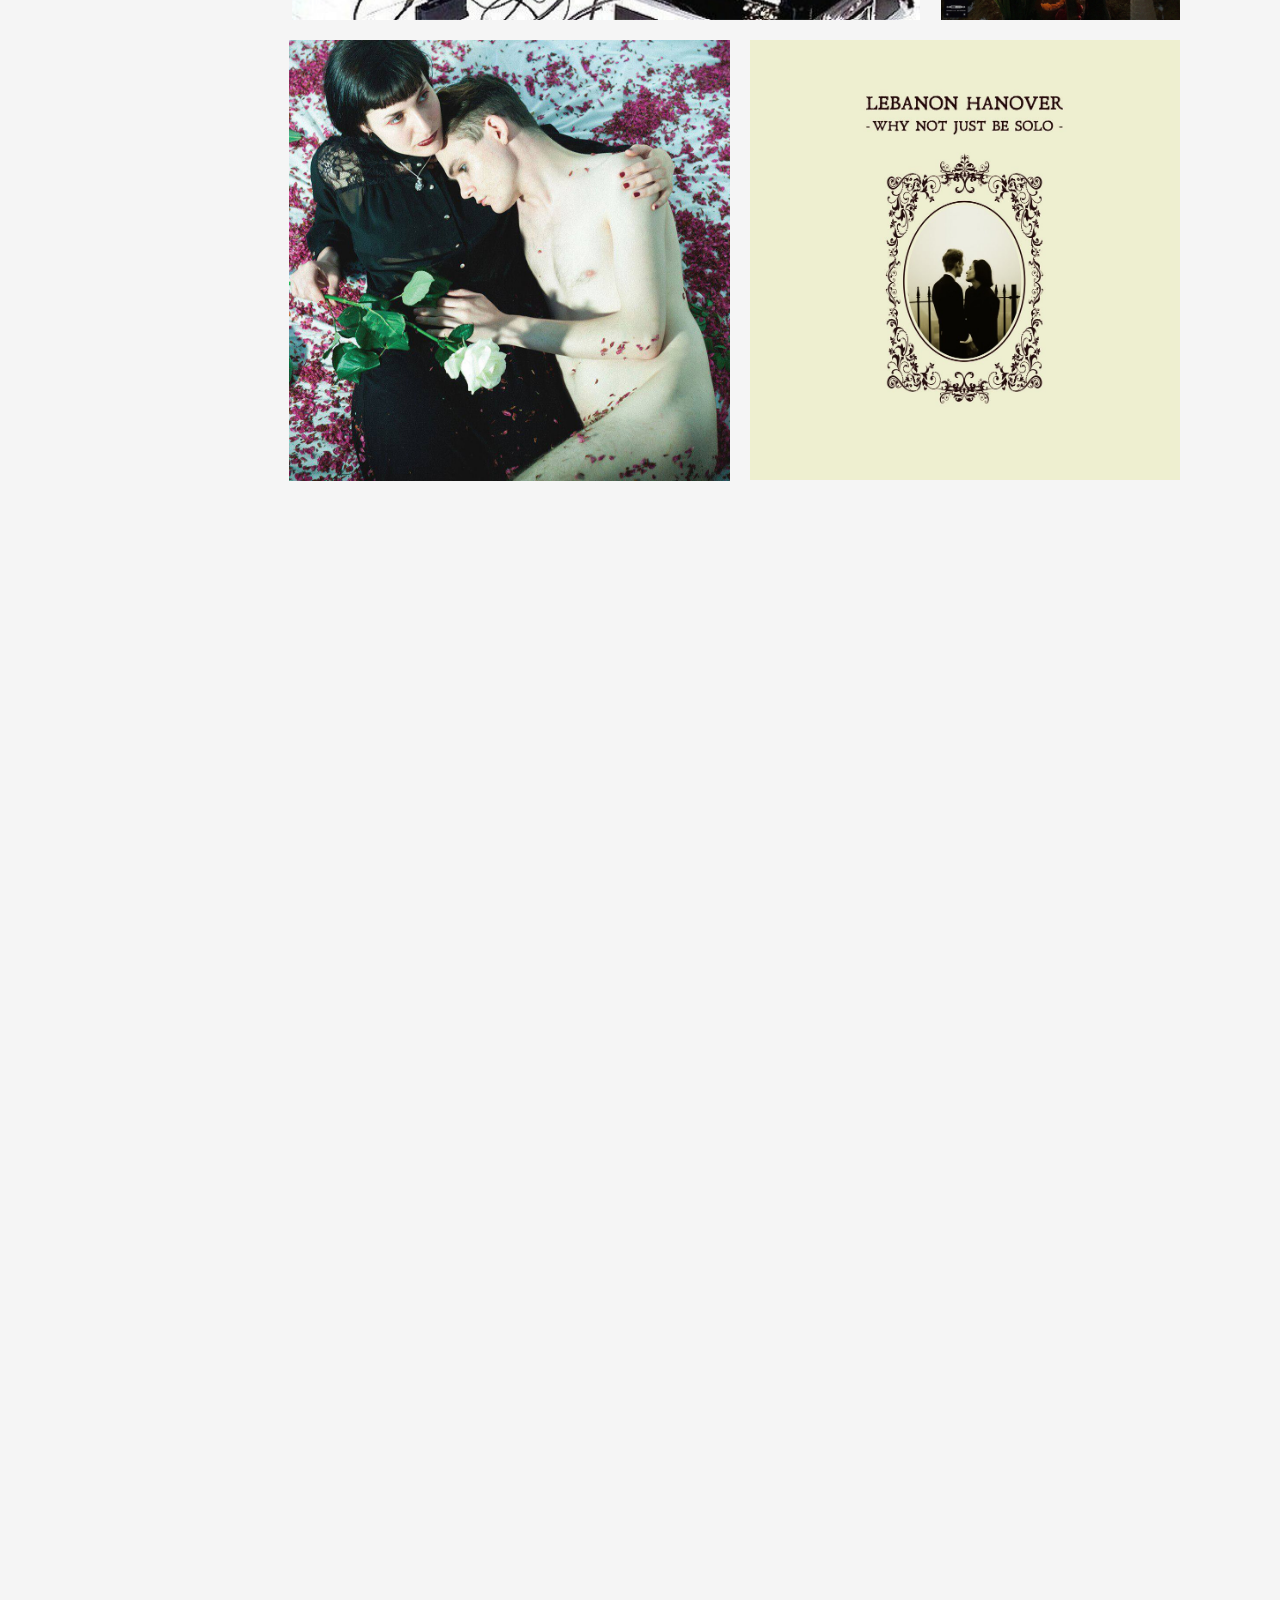
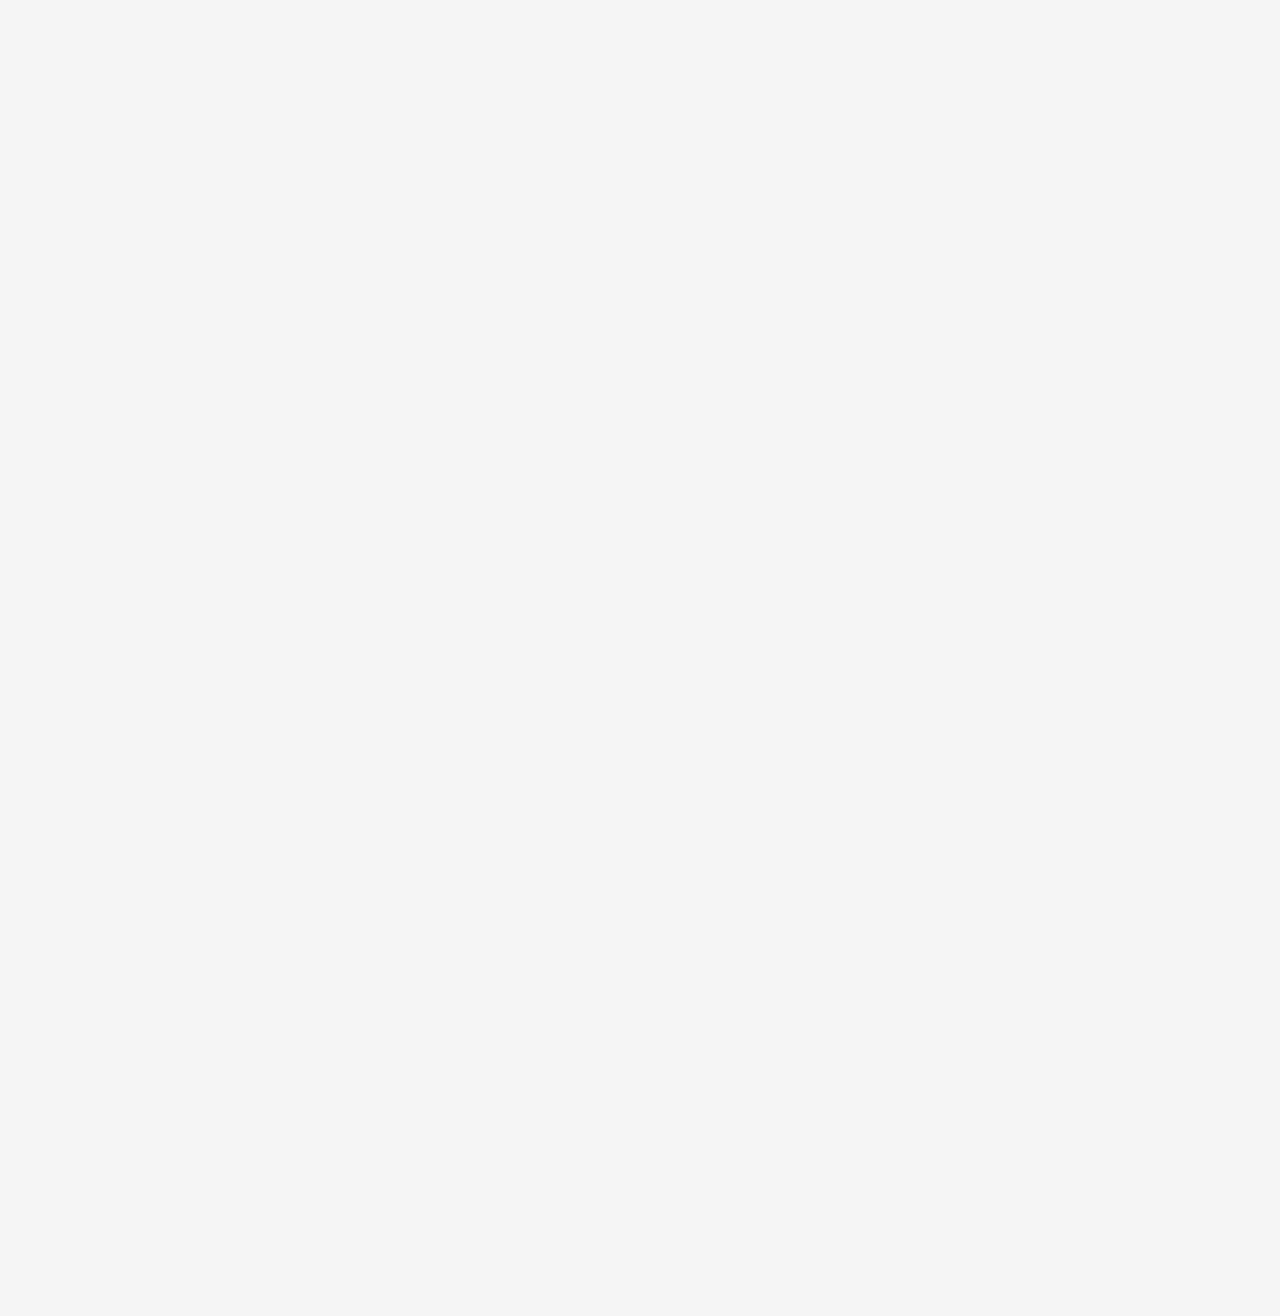
==== commit 759dbf11: "Update share.html" ====
--- a/share.html
+++ b/share.html
@@ -140,7 +140,7 @@
     <img class="pic1" src="imgs/p12.JPG">
     <img class="pic2" src="imgs/p13.JPG">
     <img class="pic3" src="imgs/p14.JPG">
-    <img class="pic4" src="imgs/p15.JPG">
+    <img class="pic4" src="imgs/p21.JPG">
     <a href="https://music.apple.com/ru/playlist/%D0%B3%D1%83%D0%B4-%D0%BC%D1%83%D0%B4/pl.u-vxy693XCzy31mRx?l=en">
         <img id="music" class="pic5" src="imgs/p16.jpg"></a>
     <a href="https://music.apple.com/ru/album/everything-not-saved-will-be-lost-part-1/1449154453?l=en">
